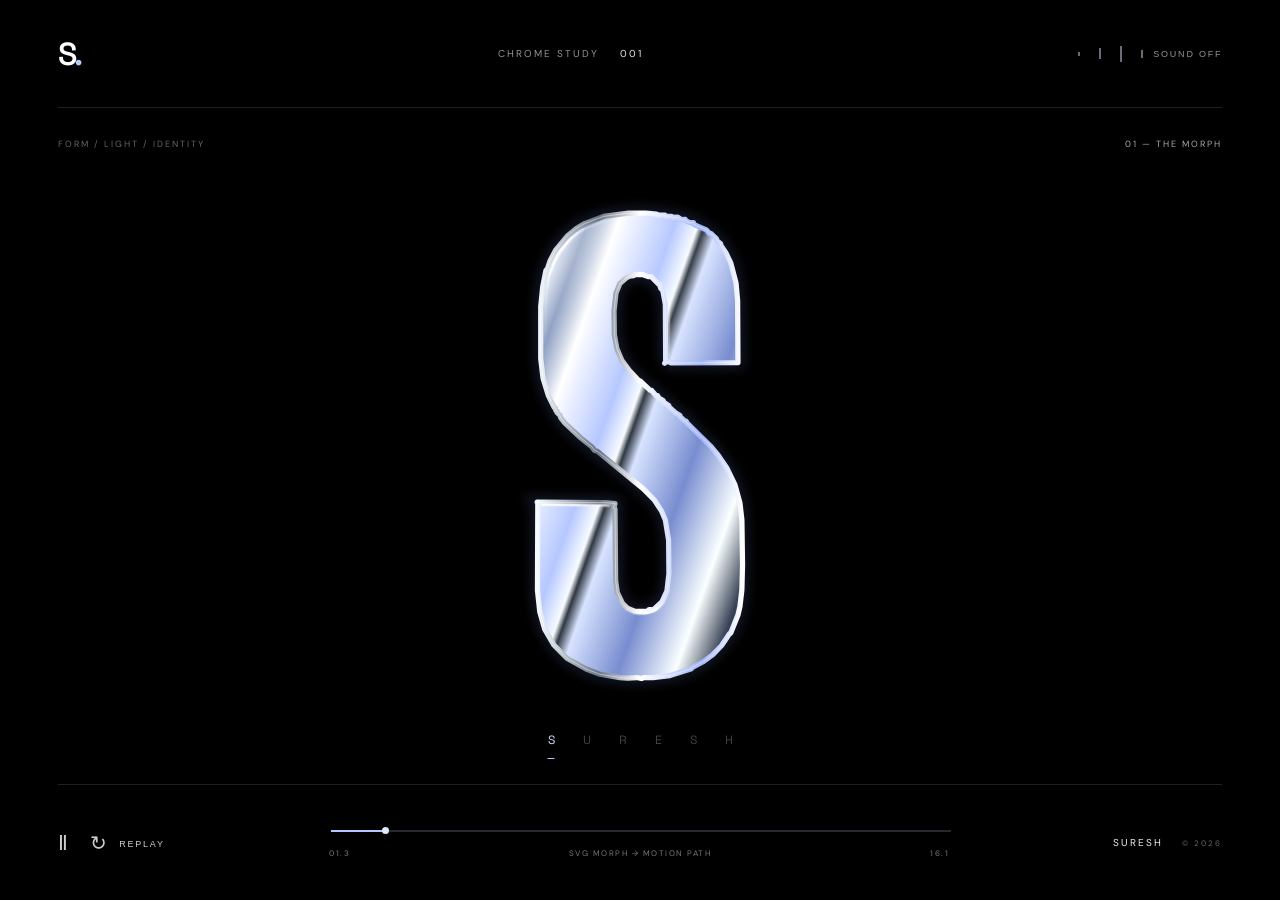
==== index.html @ b1da0384 "Add files via upload" ====
<!doctype html>
<html lang="en"><head><meta charset="UTF-8"><meta name="viewport" content="width=device-width,initial-scale=1"><meta name="theme-color" content="#000000"><meta name="description" content="SURESH. A chrome letter morph and light-driven name reveal."><title>SURESH — In motion</title><link rel="stylesheet" href="style.css"></head>
<body>
<header><a href="./" aria-label="Suresh home">S<span class="brand-dot">.</span></a><span>CHROME STUDY <i>001</i></span><button id="sound" class="sound-toggle" aria-label="Enable music and replay animation" aria-pressed="false" disabled><span class="sound-bars" aria-hidden="true"><i></i><i></i><i></i><i></i></span><span id="sound-label">SOUND OFF</span></button></header>
<main><div class="caption"><span>FORM / LIGHT / IDENTITY</span><span id="phase">01 — THE MORPH</span></div>
<svg id="stage" viewBox="0 0 1600 900" role="img" aria-label="Chrome SVG shapes morph through the letters S U R E S H, followed by the full SURESH artwork reveal">
<defs>
<linearGradient id="chrome" x1="0" y1="0" x2="1" y2=".8"><stop stop-color="#11141d"/><stop offset=".08" stop-color="#f5fbff"/><stop offset=".16" stop-color="#8297be"/><stop offset=".25" stop-color="#fff"/><stop offset=".42" stop-color="#b5c7ff"/><stop offset=".49" stop-color="#f7fbff"/><stop offset=".51" stop-color="#303842"/><stop offset=".55" stop-color="#d7e3ff"/><stop offset=".72" stop-color="#788dd0"/><stop offset=".89" stop-color="#faffff"/><stop offset="1" stop-color="#384255"/></linearGradient>
<linearGradient id="edge"><stop stop-color="#f4faff"/><stop offset=".3" stop-color="#6a7484"/><stop offset=".5" stop-color="#fff"/><stop offset=".8" stop-color="#a2b6f8"/><stop offset="1" stop-color="#fff"/></linearGradient>
<filter id="glow" x="-100%" y="-100%" width="300%" height="300%"><feGaussianBlur stdDeviation="7"/></filter>
<filter id="bevel" x="-15%" y="-15%" width="130%" height="130%"><feGaussianBlur in="SourceAlpha" stdDeviation="4" result="blur"/><feSpecularLighting in="blur" surfaceScale="12" specularConstant="1.3" specularExponent="32" lighting-color="#ffffff" result="light"><fePointLight x="200" y="80" z="180"/></feSpecularLighting><feComposite in="light" in2="SourceAlpha" operator="in" result="shine"/><feMerge><feMergeNode in="SourceGraphic"/><feMergeNode in="shine"/></feMerge></filter>
<path id="flight" d="M100 260 C450 70 1150 460 1500 260 S1130 630 800 450 S100 370 100 540 S700 780 1500 630"/>
<mask id="reveal"><path id="brush" d="M100 260 C450 70 1150 460 1500 260 S1130 630 800 450 S100 370 100 540 S700 780 1500 630" fill="none" stroke="white" stroke-width="460" stroke-linecap="round"/></mask>
</defs>
<g id="letter" transform="translate(400 50)"><path id="shadow" fill="none" stroke="#637dc7" stroke-width="18" opacity=".18" filter="url(#glow)"/><path id="shape" fill="url(#chrome)" stroke="url(#edge)" stroke-width="7" stroke-linejoin="round" filter="url(#bevel)"/><path id="outline" fill="none" stroke="white" stroke-width="1" opacity=".6"/></g>
<g id="final"><image href="assets/suresh.png" x="100" y="125" width="1400" height="650" preserveAspectRatio="xMidYMid meet" mask="url(#reveal)"/></g>
<g id="comet"><circle r="32" fill="#a3bbff" filter="url(#glow)" opacity=".8"/><circle r="5" fill="white"/><path d="M-45 0H45M0-45V45" stroke="white" stroke-width="1.5"/><path d="M-19-19 19 19M-19 19 19-19" stroke="#c3d4ff"/></g>
<g id="stars" fill="white"></g>
</svg>
<div class="letter-line" aria-label="Letter sequence"><span>S</span><span>U</span><span>R</span><span>E</span><span>S</span><span>H</span></div>
<div class="final-title">SIX LETTERS. ONE SIGNATURE.</div>
</main>
<footer><div class="controls"><button id="play" aria-label="Pause animation">Ⅱ</button><button id="replay" aria-label="Replay animation">↻ <span>REPLAY</span></button></div><div class="scrub"><input id="seek" type="range" min="0" max="1000" value="0" aria-label="Animation progress"><div><span id="time">00.0</span><span>SVG MORPH → MOTION PATH</span><span id="duration">00.0</span></div></div><span class="edition">SURESH <span>© 2026</span></span></footer>
<div id="error" hidden>Animation could not load. Please refresh to retry.</div>
<script src="assets/gsap.min.js"></script><script src="assets/MorphSVGPlugin.min.js"></script><script src="assets/MotionPathPlugin.min.js"></script><script src="sound.js"></script><script src="app.js"></script>
</body></html>
---- style.css ----
@import url('https://fonts.googleapis.com/css2?family=DM+Sans:wght@400;500;600&family=Space+Grotesk:wght@400;500;600&display=swap');
*{box-sizing:border-box}body{margin:0;background:#000;color:#eee;font-family:'DM Sans',sans-serif;overflow:hidden}header{height:108px;margin:0 4.5%;display:flex;align-items:center;justify-content:space-between;border-bottom:1px solid #202024;font-size:10px;letter-spacing:2px;color:#929299}header a{font:600 32px 'Space Grotesk',sans-serif;color:white;text-decoration:none;letter-spacing:-3px}.brand-dot{color:#b8c9ff}header i{font-style:normal;margin-left:16px;color:#e9e9ef}.status{display:flex;align-items:center;gap:10px}.status b{width:5px;height:5px;border-radius:50%;background:#b9caff;box-shadow:0 0 12px #9db5ff}main{height:calc(100dvh - 224px);position:relative;min-height:220px}.caption{position:absolute;top:30px;left:4.5%;right:4.5%;display:flex;justify-content:space-between;font-size:9px;letter-spacing:2px;color:#63636b}#phase{color:#a8a8b1}#stage{width:100%;height:100%;display:block;overflow:visible}.letter-line{position:absolute;bottom:25px;left:50%;transform:translateX(-50%);display:flex;gap:28px;font:400 12px 'Space Grotesk',sans-serif;color:#41414b}.letter-line span{padding-bottom:10px;border-bottom:1px solid transparent}.letter-line span.active{color:#d4dfff;border-color:#afc5ff}.final-title{position:absolute;bottom:28px;left:0;right:0;text-align:center;font-size:10px;letter-spacing:5px;opacity:0;color:#b6bbcb}footer{height:116px;margin:0 4.5%;border-top:1px solid #202024;display:flex;align-items:center;gap:48px}.controls{display:flex;gap:22px;align-items:center}button{color:#ccc;background:none;border:0;cursor:pointer;font-size:20px;padding:10px 0}button:hover{color:#b5c9ff}button span{font-size:9px;letter-spacing:1.8px;vertical-align:middle;margin-left:7px}.scrub{flex:1;max-width:620px;margin:auto}input{width:100%;height:2px;display:block;appearance:none;background:linear-gradient(to right,#b4c7ff var(--progress,0%),#282831 var(--progress,0%));cursor:pointer}input::-webkit-slider-thumb{appearance:none;width:7px;height:7px;border-radius:50%;background:#e0e8ff}.scrub>div{display:flex;justify-content:space-between;margin-top:16px;font-size:8px;letter-spacing:1.5px;color:#777781;font-variant-numeric:tabular-nums}.edition{font-size:10px;letter-spacing:2px}.edition span{color:#62626d;font-size:8px;margin-left:14px}#error{position:fixed;top:45%;width:100%;text-align:center;font-size:14px}button:focus-visible,input:focus-visible,a:focus-visible{outline:1px solid #b4c7ff;outline-offset:7px}@media(max-width:600px){header{height:80px}.status{font-size:8px}header>span:nth-child(2){display:none}main{height:calc(100dvh - 200px)}#stage{transform:scale(1.25)}.caption{font-size:7px;letter-spacing:1px;top:24px}.letter-line{gap:22px;bottom:48px}footer{height:120px;gap:20px;flex-wrap:wrap;align-content:center}.edition{display:none}.controls{gap:15px}.scrub>div{font-size:6px;letter-spacing:.6px}.final-title{font-size:8px;letter-spacing:3px;bottom:50px}}@media(prefers-reduced-motion:reduce){*{scroll-behavior:auto}}
@media(max-width:600px){#stage{transform:none}}
.sound-toggle{display:flex;align-items:center;gap:10px;font-size:9px;letter-spacing:2px;color:#929299}.sound-toggle>span{margin:0;font-size:9px}.sound-bars{display:flex;gap:3px;align-items:center;height:18px}.sound-bars i{width:2px;height:4px;background:#6a6d77;transition:height .3s,background .3s}.sound-bars i:nth-child(2){height:11px}.sound-bars i:nth-child(3){height:16px}.sound-bars i:nth-child(4){height:8px}.sound-toggle[aria-pressed=true]{color:#cedbff}.sound-toggle[aria-pressed=true] i{background:#b8caff}.sound-toggle:disabled{opacity:.35;cursor:wait}@media(max-width:600px){.sound-toggle,.sound-toggle>span{font-size:8px;letter-spacing:1px}}
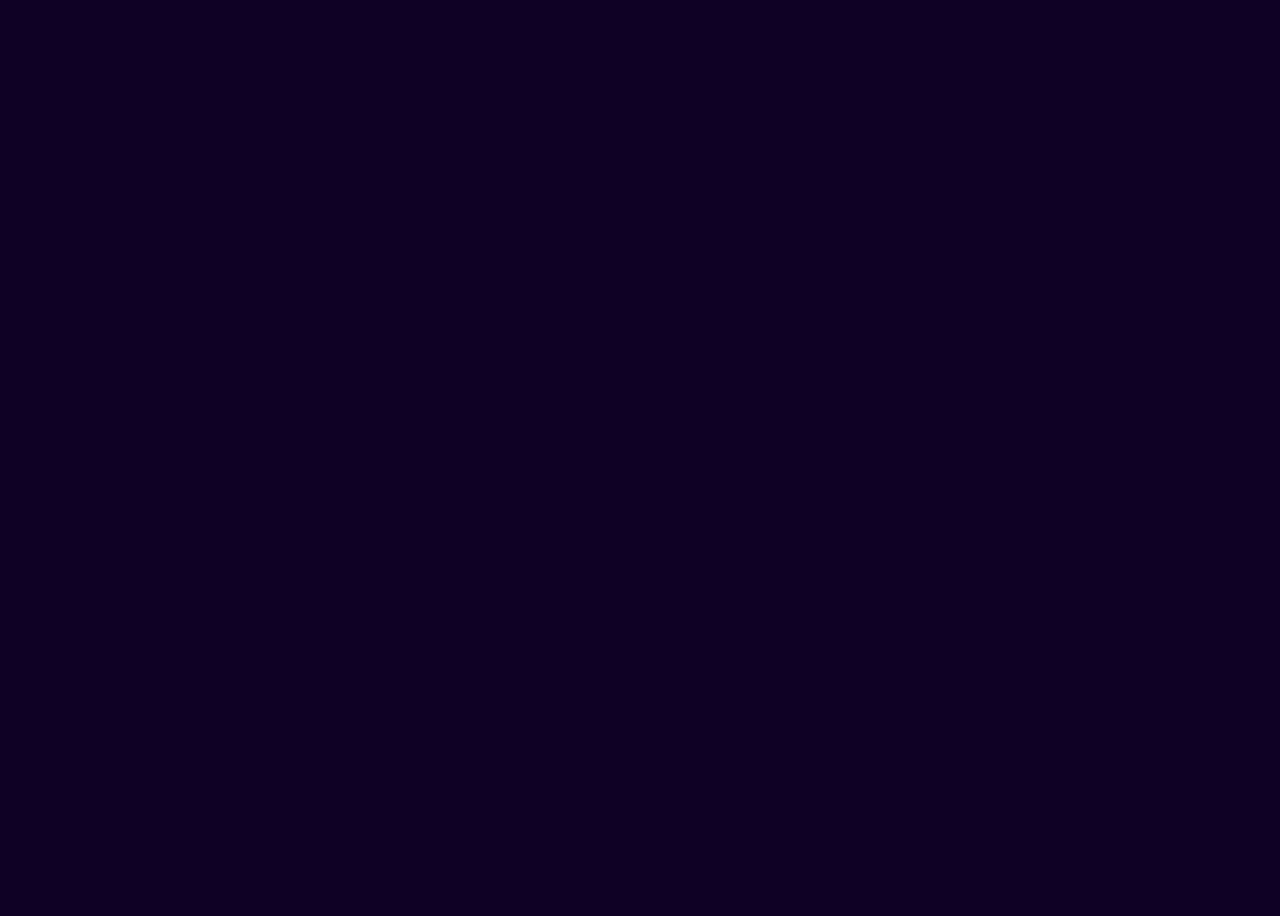
==== commit b5ac632a: "Add files via upload" ====
--- a/index.html
+++ b/index.html
@@ -1,26 +1,111 @@
-<!doctype html>
-<html lang="en"><head><meta charset="UTF-8"><meta name="viewport" content="width=device-width,initial-scale=1"><meta name="theme-color" content="#000000"><meta name="description" content="SURESH. A chrome letter morph and light-driven name reveal."><title>SURESH — In motion</title><link rel="stylesheet" href="style.css"></head>
-<body>
-<header><a href="./" aria-label="Suresh home">S<span class="brand-dot">.</span></a><span>CHROME STUDY <i>001</i></span><button id="sound" class="sound-toggle" aria-label="Enable music and replay animation" aria-pressed="false" disabled><span class="sound-bars" aria-hidden="true"><i></i><i></i><i></i><i></i></span><span id="sound-label">SOUND OFF</span></button></header>
-<main><div class="caption"><span>FORM / LIGHT / IDENTITY</span><span id="phase">01 — THE MORPH</span></div>
-<svg id="stage" viewBox="0 0 1600 900" role="img" aria-label="Chrome SVG shapes morph through the letters S U R E S H, followed by the full SURESH artwork reveal">
-<defs>
-<linearGradient id="chrome" x1="0" y1="0" x2="1" y2=".8"><stop stop-color="#11141d"/><stop offset=".08" stop-color="#f5fbff"/><stop offset=".16" stop-color="#8297be"/><stop offset=".25" stop-color="#fff"/><stop offset=".42" stop-color="#b5c7ff"/><stop offset=".49" stop-color="#f7fbff"/><stop offset=".51" stop-color="#303842"/><stop offset=".55" stop-color="#d7e3ff"/><stop offset=".72" stop-color="#788dd0"/><stop offset=".89" stop-color="#faffff"/><stop offset="1" stop-color="#384255"/></linearGradient>
-<linearGradient id="edge"><stop stop-color="#f4faff"/><stop offset=".3" stop-color="#6a7484"/><stop offset=".5" stop-color="#fff"/><stop offset=".8" stop-color="#a2b6f8"/><stop offset="1" stop-color="#fff"/></linearGradient>
-<filter id="glow" x="-100%" y="-100%" width="300%" height="300%"><feGaussianBlur stdDeviation="7"/></filter>
-<filter id="bevel" x="-15%" y="-15%" width="130%" height="130%"><feGaussianBlur in="SourceAlpha" stdDeviation="4" result="blur"/><feSpecularLighting in="blur" surfaceScale="12" specularConstant="1.3" specularExponent="32" lighting-color="#ffffff" result="light"><fePointLight x="200" y="80" z="180"/></feSpecularLighting><feComposite in="light" in2="SourceAlpha" operator="in" result="shine"/><feMerge><feMergeNode in="SourceGraphic"/><feMergeNode in="shine"/></feMerge></filter>
-<path id="flight" d="M100 260 C450 70 1150 460 1500 260 S1130 630 800 450 S100 370 100 540 S700 780 1500 630"/>
-<mask id="reveal"><path id="brush" d="M100 260 C450 70 1150 460 1500 260 S1130 630 800 450 S100 370 100 540 S700 780 1500 630" fill="none" stroke="white" stroke-width="460" stroke-linecap="round"/></mask>
-</defs>
-<g id="letter" transform="translate(400 50)"><path id="shadow" fill="none" stroke="#637dc7" stroke-width="18" opacity=".18" filter="url(#glow)"/><path id="shape" fill="url(#chrome)" stroke="url(#edge)" stroke-width="7" stroke-linejoin="round" filter="url(#bevel)"/><path id="outline" fill="none" stroke="white" stroke-width="1" opacity=".6"/></g>
-<g id="final"><image href="assets/suresh.png" x="100" y="125" width="1400" height="650" preserveAspectRatio="xMidYMid meet" mask="url(#reveal)"/></g>
-<g id="comet"><circle r="32" fill="#a3bbff" filter="url(#glow)" opacity=".8"/><circle r="5" fill="white"/><path d="M-45 0H45M0-45V45" stroke="white" stroke-width="1.5"/><path d="M-19-19 19 19M-19 19 19-19" stroke="#c3d4ff"/></g>
-<g id="stars" fill="white"></g>
-</svg>
-<div class="letter-line" aria-label="Letter sequence"><span>S</span><span>U</span><span>R</span><span>E</span><span>S</span><span>H</span></div>
-<div class="final-title">SIX LETTERS. ONE SIGNATURE.</div>
-</main>
-<footer><div class="controls"><button id="play" aria-label="Pause animation">Ⅱ</button><button id="replay" aria-label="Replay animation">↻ <span>REPLAY</span></button></div><div class="scrub"><input id="seek" type="range" min="0" max="1000" value="0" aria-label="Animation progress"><div><span id="time">00.0</span><span>SVG MORPH → MOTION PATH</span><span id="duration">00.0</span></div></div><span class="edition">SURESH <span>© 2026</span></span></footer>
-<div id="error" hidden>Animation could not load. Please refresh to retry.</div>
-<script src="assets/gsap.min.js"></script><script src="assets/MorphSVGPlugin.min.js"></script><script src="assets/MotionPathPlugin.min.js"></script><script src="sound.js"></script><script src="app.js"></script>
-</body></html>
+<!DOCTYPE html>
+<html lang="en">
+
+  <head>
+    <meta charset="UTF-8">
+    <title>SURESH</title>
+    <link rel="stylesheet" href="https://public.codepenassets.com/css/reset-2.0.min.css">
+<link rel="stylesheet" href="./style.css">
+
+  </head>
+    
+  <body>
+  <div id="starfield"></div>
+<div id="app">
+    <div class='gui'>
+        <div class="ui-border-v2 t">
+            <svg viewBox="0 0 620 30">
+                <path d="M628.587,25.19l-7.963-13.811h-0.008L617.525,6.03A12.244,12.244,0,0,0,607.74.994H409.994V0h198.43c4.149,0,8.2,2.1,9.748,4.781l2.949,5.089h0.028l8.086,14.062A12.237,12.237,0,0,0,639.03,29h80.976v0.006h77.735a12.243,12.243,0,0,0,9.784-5.037l3.091-5.348h0.008l7.963-13.811C820.142,2.113,824.192,0,828.345,0H1029.99V1H829.029a12.237,12.237,0,0,0-9.794,5.068L811.15,20.131h-0.029l-2.948,5.089C806.618,27.9,802.573,30,798.424,30H638.345C634.192,30,630.142,27.887,628.587,25.19Z" transform="translate(-410)"></path>
+            </svg>
+            <div class="batt"></div>
+        </div>
+        <div class='ui-c-border' v-for='n in ["t", "b"]' :class='n' :key='n + Math.random() + "border"'>
+            <svg viewBox="0 0 620 30">
+                <path d="M628.587,25.19l-7.963-13.811h-0.008L617.525,6.03A12.244,12.244,0,0,0,607.74.994H409.994V0h198.43c4.149,0,8.2,2.1,9.748,4.781l2.949,5.089h0.028l8.086,14.062A12.237,12.237,0,0,0,639.03,29h80.976v0.006h77.735a12.243,12.243,0,0,0,9.784-5.037l3.091-5.348h0.008l7.963-13.811C820.142,2.113,824.192,0,828.345,0H1029.99V1H829.029a12.237,12.237,0,0,0-9.794,5.068L811.15,20.131h-0.029l-2.948,5.089C806.618,27.9,802.573,30,798.424,30H638.345C634.192,30,630.142,27.887,628.587,25.19Z" transform="translate(-410)"></path>
+            </svg>
+            <span class='batt'></span>
+        </div>
+        <div class='ui-border' v-for='n in ["l","r"]' :class='n' :key='"UIBorder" + n'>
+            <i class='cap t'></i>
+            <i class='batt'></i>
+            <i class='cap b'></i>
+        </div>
+        <div class='ui-cross'>
+            <div class='border-x f'></div>
+            <div class='border-x l'></div>
+            <div class='border-horz'></div>
+            <div class='border-vert'>
+                <div class='dot' v-for='n in ["t", "b"]' :class='n' :key='n + Math.random() + "dot"'>
+                    <div class='x-hair'>
+                        <div class='line' v-for='n in 4' :key='n * Math.random() + "line"'></div>
+                    </div>
+                </div>
+            </div>
+        </div>
+        <div class='ui-circles' v-for='n in ["l","r"]' :class='n' :key='"UICircles" + n'>
+            <div class='circle' v-for='n in 6' :key='n * Math.random() + "circle"'></div>
+        </div>
+        <div class="ui-text r">
+            <h5>SciFi Mission</h5>
+            <div class="t-o">
+                <svg viewBox="0 0 101 67">
+                    <path d="M767,453h-1v-1h4v1h-3Zm1-22h1v1h-1v-1Zm-7,0h5v1h-5v-1Zm-9,0h4v1h-4v-1Zm-7,0h5v1h-5v-1Zm-4,0h2v1h-2v-1Zm-3,0h2v1h-2v-1Zm-2,0h1v1h-1v-1Zm17,3H735v-1h18v1Zm-20-3h2v1h-2v-1Zm-15,0h14v1H718v-1Zm16,3H715v-1h19v1Zm-37-3h18v1H697v-1Zm17,3H694v-1h20v1Zm-29-1h7v1h-7v-1Zm-4-2h10v1H681v-1Zm-12,0h9v1h-9v-1Zm15,3H669v-1h15v1Zm0,2H669v-1h15v1Zm-4,2H669v-1h11v1Zm-9,2h-2v-1h2v1Zm5-1v1h-4v-1h4Zm2,3h-9v-1h9v1Zm-7,2h-2v-1h2v1Zm0,2h-2v-1h2v1Zm4,2h-6v-1h6v1Zm-2,2h-4v-1h4v1Zm3,2h-7v-1h7v1Zm23,2H669v-1h30v1Zm-28,2h-2v-1h2v1Zm3-1v1h-2v-1h2Zm4,0v1h-3v-1h3Zm5,0v1h-4v-1h4Zm10,0v1h-8v-1h8Zm4,0v1h-3v-1h3Zm20,3H669v-1h48v1Zm-32,2H669v-1h16v1Zm-13,2h-3v-1h3v1Zm5-1v1h-4v-1h4Zm5,0v1h-2v-1h2Zm4,1v-1h4v1h-4Zm0-3h9v1h-9v-1Zm12,0v1h-1v-1h1Zm3,0v1h-1v-1h1Zm4,0v1h-2v-1h2Zm4,0v1h-3v-1h3Zm0,5H669v-1h40v1Zm-34,2h-6v-1h6v1Zm-5,32h-1v-1h1v1Zm45-18H671v-1h44v1Zm-38,18h-5v-1h5v1Zm9,0h-4v-1h4v1Zm7,0h-5v-1h5v1Zm4,0h-2v-1h2v1Zm3,0h-2v-1h2v1Zm2,0h-1v-1h1v1Zm-10-13v1h-2v-1h2Zm-7,10h18v1H685v-1Zm20,3h-2v-1h2v1Zm15,0H706v-1h14v1Zm-16-3h19v1H704v-1Zm37,3H723v-1h18v1Zm-17-3h20v1H724v-1Zm29,1h-7v-1h7v1Zm4,2H747v-1h10v1Zm12-2H754v-1h15v1Zm0-2H754v-1h15v1Zm0-2H758v-1h11v1Zm0-2h-2v-1h2v1Zm-7,0v-1h4v1h-4Zm7-2h-9v-1h9v1Zm0-2h-2v-1h2v1Zm0-2h-2v-1h2v1Zm0-2h-6v-1h6v1Zm0-2h-4v-1h4v1Zm0-2h-7v-1h7v1Zm0-2H739v-1h30v1Zm0-2h-2v-1h2v1Zm-5,0v-1h2v1h-2Zm-4,0v-1h3v1h-3Zm-5,0v-1h4v1h-4Zm-10,0v-1h8v1h-8Zm-4,0v-1h3v1h-3Zm28-2H721v-1h48v1Zm0-2H753v-1h16v1Zm0-2h-3v-1h3v1Zm-8,0v-1h4v1h-4Zm-5,0v-1h2v1h-2Zm-4-1v1h-4v-1h4Zm0,3h-9v-1h9v1Zm-12,0v-1h1v1h-1Zm-3,0v-1h1v1h-1Zm-4,0v-1h2v1h-2Zm-4,0v-1h3v1h-3Zm40-4H729v-1h40v1Zm0-2h-6v-1h6v1Zm-25-20H731v-1h13v1Zm-12,2h-2v-1h2v1Zm-1-10h-2v-1h2v1Zm-2,2h-2v-1h2v1Zm0,2H716v-1h13v1Zm-6-2v-1h2v1h-2Zm-3,0v-1h2v1h-2Zm-3,0v-1h2v1h-2Zm10-2H715v-1h12v1Zm-11,2H701v-1h15v1Zm-4-2H696v-1h16v1Zm-23,11h3v1h-3v-1Zm1-6h3v1h-3v-1Zm3,3h-3v-1h3v1Zm5,11h4v1h-4v-1Zm3-11h-6v-1h6v1Zm-3-2h-4v-1h4v1Zm3-2h-3v-1h3v1Zm0,1h4v1h-4v-1Zm2-2h7v1h-7v-1Zm7,3h-3v-1h3v1Zm-7,1h10v1H703v-1Zm0,2h8v1h-8v-1Zm0,10h7v1h-7v-1Zm3-8h13v1H706v-1Zm5,8h6v1h-6v-1Zm15-9v-1h2v1h-2Zm-5,0v-1h2v1h-2Zm-2,0v-1h1v1h-1Zm-4,0v-1h2v1h-2Zm14-2H715v-1h14v1Zm-15,2h-2v-1h2v1Zm-1-7h2v1h-2v-1Zm8,3h-7v-1h7v1Zm-4,10h15v1H717v-1Zm6,4h-5v-1h5v1Zm-2,1v1h-3v-1h3Zm2,0h6v1h-6v-1Zm10,3H715v-1h18v1Zm-17,4h-2v-1h2v1Zm6,1h2v1h-2v-1Zm33-5h-3v-1h3v1Zm-20,0v-1h15v1H735Zm-4-3h23v1H731v-1Zm27,2v1h-2v-1h2Zm-41,4h45v1H717v-1Zm10,2h1v1h-1v-1Zm-2,4h2v1h-2v-1Zm-5,2v1h-3v-1h3Zm-5,2h5v1h-5v-1Zm2,11h-2v-1h2v1Zm-8,7h2v1h-2v-1Zm0-2h13v1H709v-1Zm6,2v1h-2v-1h2Zm3,0v1h-2v-1h2Zm3,0v1h-2v-1h2Zm-10,2h12v1H711v-1Zm11-2h15v1H722v-1Zm4,2h16v1H726v-1Zm15-4h12v1H741v-1Zm7,4h4v1h-4v-1Zm2-2h7v1h-7v-1Zm10-1h-3v-1h3v1Zm-6-2v-1h5v1h-5Zm-1,0h-4v-1h4v1Zm-3-3h10v1H750v-1Zm12-3h-2v-1h2v1Zm-9-1h2v1h-2v-1Zm3,0h2v1h-2v-1Zm-7,3v-1h8v1h-8Zm-31-1h1v1h-1v-1Zm8,1h-2v-1h2v1Zm-9,3h7v1h-7v-1Zm6,2h2v1h-2v-1Zm4-5v-1h8v1h-8Zm-2,1h10v1H725v-1Zm3,2h3v1h-3v-1Zm0,2h7v1h-7v-1Zm5-2h4v1h-4v-1Zm4-2h6v1h-6v-1Zm0,4h3v1h-3v-1Zm3-2h4v1h-4v-1Zm0-6h4v1h-4v-1Zm0,3h-4v-1h12v1h-8Zm5,1h3v1h-3v-1Zm1-4h3v1h-3v-1Zm-1,6h3v1h-3v-1Zm-24-3v-1h2v1h-2Zm-2-3h13v1H719v-1Zm8-8v1h-6v-1h6Zm8,0v1h-7v-1h7Zm5,1h-4v-1h4v1Zm22,6H719v-1h43v1Zm4,6h-5v-1h5v1Zm-8-3h6v1h-6v-1Zm-15,11v-1h4v1h-4Zm-2-3h7v1h-7v-1Zm-32,3h-2v-1h2v1Zm-2-8H694v-1h13v1Zm1-2h-2v-1h2v1Zm4-1v1h-2v-1h2Zm11,3H709v-1h14v1Zm-8-14h-6v-1h6v1Zm-10-3h18v1H705v-1Zm-2,1H688v-1h15v1Zm-23,0v-1h5v1h-5Zm41-4H676v-1h45v1Zm-10-2h-1v-1h1v1Zm2-4h-2v-1h2v1Zm-15-12h-4v-1h4v1Zm-8-2v-1h12v1H690Zm7-6H685v-1h12v1Zm-7-4h-4v-1h4v1Zm-2,2h-7v-1h7v1Zm-10,1h3v1h-3v-1Zm6,2v1h-5v-1h5Zm1,0h4v1h-4v-1Zm-5,6h2v1h-2v-1Zm5,1h-2v-1h2v1Zm-4-3h8v1h-8v-1Zm7-1H678v-1h10v1Zm-12,4v-1h2v1h-2Zm-4-5h5v1h-5v-1Zm8,3h-6v-1h6v1Zm15-11v1h-4v-1h4Zm2,3h-7v-1h7v1Zm51,5v1h-2v-1h2Zm16,10H736v-1h28v1Zm5,45h-9v-1h9v1Z" transform="translate(-669 -431)"></path>
+                </svg>
+                <svg viewBox="0 0 101 67">
+                    <path d="M767,453h-1v-1h4v1h-3Zm1-22h1v1h-1v-1Zm-7,0h5v1h-5v-1Zm-9,0h4v1h-4v-1Zm-7,0h5v1h-5v-1Zm-4,0h2v1h-2v-1Zm-3,0h2v1h-2v-1Zm-2,0h1v1h-1v-1Zm17,3H735v-1h18v1Zm-20-3h2v1h-2v-1Zm-15,0h14v1H718v-1Zm16,3H715v-1h19v1Zm-37-3h18v1H697v-1Zm17,3H694v-1h20v1Zm-29-1h7v1h-7v-1Zm-4-2h10v1H681v-1Zm-12,0h9v1h-9v-1Zm15,3H669v-1h15v1Zm0,2H669v-1h15v1Zm-4,2H669v-1h11v1Zm-9,2h-2v-1h2v1Zm5-1v1h-4v-1h4Zm2,3h-9v-1h9v1Zm-7,2h-2v-1h2v1Zm0,2h-2v-1h2v1Zm4,2h-6v-1h6v1Zm-2,2h-4v-1h4v1Zm3,2h-7v-1h7v1Zm23,2H669v-1h30v1Zm-28,2h-2v-1h2v1Zm3-1v1h-2v-1h2Zm4,0v1h-3v-1h3Zm5,0v1h-4v-1h4Zm10,0v1h-8v-1h8Zm4,0v1h-3v-1h3Zm20,3H669v-1h48v1Zm-32,2H669v-1h16v1Zm-13,2h-3v-1h3v1Zm5-1v1h-4v-1h4Zm5,0v1h-2v-1h2Zm4,1v-1h4v1h-4Zm0-3h9v1h-9v-1Zm12,0v1h-1v-1h1Zm3,0v1h-1v-1h1Zm4,0v1h-2v-1h2Zm4,0v1h-3v-1h3Zm0,5H669v-1h40v1Zm-34,2h-6v-1h6v1Zm-5,32h-1v-1h1v1Zm45-18H671v-1h44v1Zm-38,18h-5v-1h5v1Zm9,0h-4v-1h4v1Zm7,0h-5v-1h5v1Zm4,0h-2v-1h2v1Zm3,0h-2v-1h2v1Zm2,0h-1v-1h1v1Zm-10-13v1h-2v-1h2Zm-7,10h18v1H685v-1Zm20,3h-2v-1h2v1Zm15,0H706v-1h14v1Zm-16-3h19v1H704v-1Zm37,3H723v-1h18v1Zm-17-3h20v1H724v-1Zm29,1h-7v-1h7v1Zm4,2H747v-1h10v1Zm12-2H754v-1h15v1Zm0-2H754v-1h15v1Zm0-2H758v-1h11v1Zm0-2h-2v-1h2v1Zm-7,0v-1h4v1h-4Zm7-2h-9v-1h9v1Zm0-2h-2v-1h2v1Zm0-2h-2v-1h2v1Zm0-2h-6v-1h6v1Zm0-2h-4v-1h4v1Zm0-2h-7v-1h7v1Zm0-2H739v-1h30v1Zm0-2h-2v-1h2v1Zm-5,0v-1h2v1h-2Zm-4,0v-1h3v1h-3Zm-5,0v-1h4v1h-4Zm-10,0v-1h8v1h-8Zm-4,0v-1h3v1h-3Zm28-2H721v-1h48v1Zm0-2H753v-1h16v1Zm0-2h-3v-1h3v1Zm-8,0v-1h4v1h-4Zm-5,0v-1h2v1h-2Zm-4-1v1h-4v-1h4Zm0,3h-9v-1h9v1Zm-12,0v-1h1v1h-1Zm-3,0v-1h1v1h-1Zm-4,0v-1h2v1h-2Zm-4,0v-1h3v1h-3Zm40-4H729v-1h40v1Zm0-2h-6v-1h6v1Zm-25-20H731v-1h13v1Zm-12,2h-2v-1h2v1Zm-1-10h-2v-1h2v1Zm-2,2h-2v-1h2v1Zm0,2H716v-1h13v1Zm-6-2v-1h2v1h-2Zm-3,0v-1h2v1h-2Zm-3,0v-1h2v1h-2Zm10-2H715v-1h12v1Zm-11,2H701v-1h15v1Zm-4-2H696v-1h16v1Zm-23,11h3v1h-3v-1Zm1-6h3v1h-3v-1Zm3,3h-3v-1h3v1Zm5,11h4v1h-4v-1Zm3-11h-6v-1h6v1Zm-3-2h-4v-1h4v1Zm3-2h-3v-1h3v1Zm0,1h4v1h-4v-1Zm2-2h7v1h-7v-1Zm7,3h-3v-1h3v1Zm-7,1h10v1H703v-1Zm0,2h8v1h-8v-1Zm0,10h7v1h-7v-1Zm3-8h13v1H706v-1Zm5,8h6v1h-6v-1Zm15-9v-1h2v1h-2Zm-5,0v-1h2v1h-2Zm-2,0v-1h1v1h-1Zm-4,0v-1h2v1h-2Zm14-2H715v-1h14v1Zm-15,2h-2v-1h2v1Zm-1-7h2v1h-2v-1Zm8,3h-7v-1h7v1Zm-4,10h15v1H717v-1Zm6,4h-5v-1h5v1Zm-2,1v1h-3v-1h3Zm2,0h6v1h-6v-1Zm10,3H715v-1h18v1Zm-17,4h-2v-1h2v1Zm6,1h2v1h-2v-1Zm33-5h-3v-1h3v1Zm-20,0v-1h15v1H735Zm-4-3h23v1H731v-1Zm27,2v1h-2v-1h2Zm-41,4h45v1H717v-1Zm10,2h1v1h-1v-1Zm-2,4h2v1h-2v-1Zm-5,2v1h-3v-1h3Zm-5,2h5v1h-5v-1Zm2,11h-2v-1h2v1Zm-8,7h2v1h-2v-1Zm0-2h13v1H709v-1Zm6,2v1h-2v-1h2Zm3,0v1h-2v-1h2Zm3,0v1h-2v-1h2Zm-10,2h12v1H711v-1Zm11-2h15v1H722v-1Zm4,2h16v1H726v-1Zm15-4h12v1H741v-1Zm7,4h4v1h-4v-1Zm2-2h7v1h-7v-1Zm10-1h-3v-1h3v1Zm-6-2v-1h5v1h-5Zm-1,0h-4v-1h4v1Zm-3-3h10v1H750v-1Zm12-3h-2v-1h2v1Zm-9-1h2v1h-2v-1Zm3,0h2v1h-2v-1Zm-7,3v-1h8v1h-8Zm-31-1h1v1h-1v-1Zm8,1h-2v-1h2v1Zm-9,3h7v1h-7v-1Zm6,2h2v1h-2v-1Zm4-5v-1h8v1h-8Zm-2,1h10v1H725v-1Zm3,2h3v1h-3v-1Zm0,2h7v1h-7v-1Zm5-2h4v1h-4v-1Zm4-2h6v1h-6v-1Zm0,4h3v1h-3v-1Zm3-2h4v1h-4v-1Zm0-6h4v1h-4v-1Zm0,3h-4v-1h12v1h-8Zm5,1h3v1h-3v-1Zm1-4h3v1h-3v-1Zm-1,6h3v1h-3v-1Zm-24-3v-1h2v1h-2Zm-2-3h13v1H719v-1Zm8-8v1h-6v-1h6Zm8,0v1h-7v-1h7Zm5,1h-4v-1h4v1Zm22,6H719v-1h43v1Zm4,6h-5v-1h5v1Zm-8-3h6v1h-6v-1Zm-15,11v-1h4v1h-4Zm-2-3h7v1h-7v-1Zm-32,3h-2v-1h2v1Zm-2-8H694v-1h13v1Zm1-2h-2v-1h2v1Zm4-1v1h-2v-1h2Zm11,3H709v-1h14v1Zm-8-14h-6v-1h6v1Zm-10-3h18v1H705v-1Zm-2,1H688v-1h15v1Zm-23,0v-1h5v1h-5Zm41-4H676v-1h45v1Zm-10-2h-1v-1h1v1Zm2-4h-2v-1h2v1Zm-15-12h-4v-1h4v1Zm-8-2v-1h12v1H690Zm7-6H685v-1h12v1Zm-7-4h-4v-1h4v1Zm-2,2h-7v-1h7v1Zm-10,1h3v1h-3v-1Zm6,2v1h-5v-1h5Zm1,0h4v1h-4v-1Zm-5,6h2v1h-2v-1Zm5,1h-2v-1h2v1Zm-4-3h8v1h-8v-1Zm7-1H678v-1h10v1Zm-12,4v-1h2v1h-2Zm-4-5h5v1h-5v-1Zm8,3h-6v-1h6v1Zm15-11v1h-4v-1h4Zm2,3h-7v-1h7v1Zm51,5v1h-2v-1h2Zm16,10H736v-1h28v1Zm5,45h-9v-1h9v1Z" transform="translate(-669 -431)"></path>
+                </svg>
+            </div>
+        </div>
+        <div class="ui-text l">
+            <h5>Space Domination</h5>
+            <div class="t-o">
+                <svg viewBox="0 0 101 67">
+                    <path d="M767,453h-1v-1h4v1h-3Zm1-22h1v1h-1v-1Zm-7,0h5v1h-5v-1Zm-9,0h4v1h-4v-1Zm-7,0h5v1h-5v-1Zm-4,0h2v1h-2v-1Zm-3,0h2v1h-2v-1Zm-2,0h1v1h-1v-1Zm17,3H735v-1h18v1Zm-20-3h2v1h-2v-1Zm-15,0h14v1H718v-1Zm16,3H715v-1h19v1Zm-37-3h18v1H697v-1Zm17,3H694v-1h20v1Zm-29-1h7v1h-7v-1Zm-4-2h10v1H681v-1Zm-12,0h9v1h-9v-1Zm15,3H669v-1h15v1Zm0,2H669v-1h15v1Zm-4,2H669v-1h11v1Zm-9,2h-2v-1h2v1Zm5-1v1h-4v-1h4Zm2,3h-9v-1h9v1Zm-7,2h-2v-1h2v1Zm0,2h-2v-1h2v1Zm4,2h-6v-1h6v1Zm-2,2h-4v-1h4v1Zm3,2h-7v-1h7v1Zm23,2H669v-1h30v1Zm-28,2h-2v-1h2v1Zm3-1v1h-2v-1h2Zm4,0v1h-3v-1h3Zm5,0v1h-4v-1h4Zm10,0v1h-8v-1h8Zm4,0v1h-3v-1h3Zm20,3H669v-1h48v1Zm-32,2H669v-1h16v1Zm-13,2h-3v-1h3v1Zm5-1v1h-4v-1h4Zm5,0v1h-2v-1h2Zm4,1v-1h4v1h-4Zm0-3h9v1h-9v-1Zm12,0v1h-1v-1h1Zm3,0v1h-1v-1h1Zm4,0v1h-2v-1h2Zm4,0v1h-3v-1h3Zm0,5H669v-1h40v1Zm-34,2h-6v-1h6v1Zm-5,32h-1v-1h1v1Zm45-18H671v-1h44v1Zm-38,18h-5v-1h5v1Zm9,0h-4v-1h4v1Zm7,0h-5v-1h5v1Zm4,0h-2v-1h2v1Zm3,0h-2v-1h2v1Zm2,0h-1v-1h1v1Zm-10-13v1h-2v-1h2Zm-7,10h18v1H685v-1Zm20,3h-2v-1h2v1Zm15,0H706v-1h14v1Zm-16-3h19v1H704v-1Zm37,3H723v-1h18v1Zm-17-3h20v1H724v-1Zm29,1h-7v-1h7v1Zm4,2H747v-1h10v1Zm12-2H754v-1h15v1Zm0-2H754v-1h15v1Zm0-2H758v-1h11v1Zm0-2h-2v-1h2v1Zm-7,0v-1h4v1h-4Zm7-2h-9v-1h9v1Zm0-2h-2v-1h2v1Zm0-2h-2v-1h2v1Zm0-2h-6v-1h6v1Zm0-2h-4v-1h4v1Zm0-2h-7v-1h7v1Zm0-2H739v-1h30v1Zm0-2h-2v-1h2v1Zm-5,0v-1h2v1h-2Zm-4,0v-1h3v1h-3Zm-5,0v-1h4v1h-4Zm-10,0v-1h8v1h-8Zm-4,0v-1h3v1h-3Zm28-2H721v-1h48v1Zm0-2H753v-1h16v1Zm0-2h-3v-1h3v1Zm-8,0v-1h4v1h-4Zm-5,0v-1h2v1h-2Zm-4-1v1h-4v-1h4Zm0,3h-9v-1h9v1Zm-12,0v-1h1v1h-1Zm-3,0v-1h1v1h-1Zm-4,0v-1h2v1h-2Zm-4,0v-1h3v1h-3Zm40-4H729v-1h40v1Zm0-2h-6v-1h6v1Zm-25-20H731v-1h13v1Zm-12,2h-2v-1h2v1Zm-1-10h-2v-1h2v1Zm-2,2h-2v-1h2v1Zm0,2H716v-1h13v1Zm-6-2v-1h2v1h-2Zm-3,0v-1h2v1h-2Zm-3,0v-1h2v1h-2Zm10-2H715v-1h12v1Zm-11,2H701v-1h15v1Zm-4-2H696v-1h16v1Zm-23,11h3v1h-3v-1Zm1-6h3v1h-3v-1Zm3,3h-3v-1h3v1Zm5,11h4v1h-4v-1Zm3-11h-6v-1h6v1Zm-3-2h-4v-1h4v1Zm3-2h-3v-1h3v1Zm0,1h4v1h-4v-1Zm2-2h7v1h-7v-1Zm7,3h-3v-1h3v1Zm-7,1h10v1H703v-1Zm0,2h8v1h-8v-1Zm0,10h7v1h-7v-1Zm3-8h13v1H706v-1Zm5,8h6v1h-6v-1Zm15-9v-1h2v1h-2Zm-5,0v-1h2v1h-2Zm-2,0v-1h1v1h-1Zm-4,0v-1h2v1h-2Zm14-2H715v-1h14v1Zm-15,2h-2v-1h2v1Zm-1-7h2v1h-2v-1Zm8,3h-7v-1h7v1Zm-4,10h15v1H717v-1Zm6,4h-5v-1h5v1Zm-2,1v1h-3v-1h3Zm2,0h6v1h-6v-1Zm10,3H715v-1h18v1Zm-17,4h-2v-1h2v1Zm6,1h2v1h-2v-1Zm33-5h-3v-1h3v1Zm-20,0v-1h15v1H735Zm-4-3h23v1H731v-1Zm27,2v1h-2v-1h2Zm-41,4h45v1H717v-1Zm10,2h1v1h-1v-1Zm-2,4h2v1h-2v-1Zm-5,2v1h-3v-1h3Zm-5,2h5v1h-5v-1Zm2,11h-2v-1h2v1Zm-8,7h2v1h-2v-1Zm0-2h13v1H709v-1Zm6,2v1h-2v-1h2Zm3,0v1h-2v-1h2Zm3,0v1h-2v-1h2Zm-10,2h12v1H711v-1Zm11-2h15v1H722v-1Zm4,2h16v1H726v-1Zm15-4h12v1H741v-1Zm7,4h4v1h-4v-1Zm2-2h7v1h-7v-1Zm10-1h-3v-1h3v1Zm-6-2v-1h5v1h-5Zm-1,0h-4v-1h4v1Zm-3-3h10v1H750v-1Zm12-3h-2v-1h2v1Zm-9-1h2v1h-2v-1Zm3,0h2v1h-2v-1Zm-7,3v-1h8v1h-8Zm-31-1h1v1h-1v-1Zm8,1h-2v-1h2v1Zm-9,3h7v1h-7v-1Zm6,2h2v1h-2v-1Zm4-5v-1h8v1h-8Zm-2,1h10v1H725v-1Zm3,2h3v1h-3v-1Zm0,2h7v1h-7v-1Zm5-2h4v1h-4v-1Zm4-2h6v1h-6v-1Zm0,4h3v1h-3v-1Zm3-2h4v1h-4v-1Zm0-6h4v1h-4v-1Zm0,3h-4v-1h12v1h-8Zm5,1h3v1h-3v-1Zm1-4h3v1h-3v-1Zm-1,6h3v1h-3v-1Zm-24-3v-1h2v1h-2Zm-2-3h13v1H719v-1Zm8-8v1h-6v-1h6Zm8,0v1h-7v-1h7Zm5,1h-4v-1h4v1Zm22,6H719v-1h43v1Zm4,6h-5v-1h5v1Zm-8-3h6v1h-6v-1Zm-15,11v-1h4v1h-4Zm-2-3h7v1h-7v-1Zm-32,3h-2v-1h2v1Zm-2-8H694v-1h13v1Zm1-2h-2v-1h2v1Zm4-1v1h-2v-1h2Zm11,3H709v-1h14v1Zm-8-14h-6v-1h6v1Zm-10-3h18v1H705v-1Zm-2,1H688v-1h15v1Zm-23,0v-1h5v1h-5Zm41-4H676v-1h45v1Zm-10-2h-1v-1h1v1Zm2-4h-2v-1h2v1Zm-15-12h-4v-1h4v1Zm-8-2v-1h12v1H690Zm7-6H685v-1h12v1Zm-7-4h-4v-1h4v1Zm-2,2h-7v-1h7v1Zm-10,1h3v1h-3v-1Zm6,2v1h-5v-1h5Zm1,0h4v1h-4v-1Zm-5,6h2v1h-2v-1Zm5,1h-2v-1h2v1Zm-4-3h8v1h-8v-1Zm7-1H678v-1h10v1Zm-12,4v-1h2v1h-2Zm-4-5h5v1h-5v-1Zm8,3h-6v-1h6v1Zm15-11v1h-4v-1h4Zm2,3h-7v-1h7v1Zm51,5v1h-2v-1h2Zm16,10H736v-1h28v1Zm5,45h-9v-1h9v1Z" transform="translate(-669 -431)"></path>
+                </svg>
+                <svg viewBox="0 0 101 67">
+                    <path d="M767,453h-1v-1h4v1h-3Zm1-22h1v1h-1v-1Zm-7,0h5v1h-5v-1Zm-9,0h4v1h-4v-1Zm-7,0h5v1h-5v-1Zm-4,0h2v1h-2v-1Zm-3,0h2v1h-2v-1Zm-2,0h1v1h-1v-1Zm17,3H735v-1h18v1Zm-20-3h2v1h-2v-1Zm-15,0h14v1H718v-1Zm16,3H715v-1h19v1Zm-37-3h18v1H697v-1Zm17,3H694v-1h20v1Zm-29-1h7v1h-7v-1Zm-4-2h10v1H681v-1Zm-12,0h9v1h-9v-1Zm15,3H669v-1h15v1Zm0,2H669v-1h15v1Zm-4,2H669v-1h11v1Zm-9,2h-2v-1h2v1Zm5-1v1h-4v-1h4Zm2,3h-9v-1h9v1Zm-7,2h-2v-1h2v1Zm0,2h-2v-1h2v1Zm4,2h-6v-1h6v1Zm-2,2h-4v-1h4v1Zm3,2h-7v-1h7v1Zm23,2H669v-1h30v1Zm-28,2h-2v-1h2v1Zm3-1v1h-2v-1h2Zm4,0v1h-3v-1h3Zm5,0v1h-4v-1h4Zm10,0v1h-8v-1h8Zm4,0v1h-3v-1h3Zm20,3H669v-1h48v1Zm-32,2H669v-1h16v1Zm-13,2h-3v-1h3v1Zm5-1v1h-4v-1h4Zm5,0v1h-2v-1h2Zm4,1v-1h4v1h-4Zm0-3h9v1h-9v-1Zm12,0v1h-1v-1h1Zm3,0v1h-1v-1h1Zm4,0v1h-2v-1h2Zm4,0v1h-3v-1h3Zm0,5H669v-1h40v1Zm-34,2h-6v-1h6v1Zm-5,32h-1v-1h1v1Zm45-18H671v-1h44v1Zm-38,18h-5v-1h5v1Zm9,0h-4v-1h4v1Zm7,0h-5v-1h5v1Zm4,0h-2v-1h2v1Zm3,0h-2v-1h2v1Zm2,0h-1v-1h1v1Zm-10-13v1h-2v-1h2Zm-7,10h18v1H685v-1Zm20,3h-2v-1h2v1Zm15,0H706v-1h14v1Zm-16-3h19v1H704v-1Zm37,3H723v-1h18v1Zm-17-3h20v1H724v-1Zm29,1h-7v-1h7v1Zm4,2H747v-1h10v1Zm12-2H754v-1h15v1Zm0-2H754v-1h15v1Zm0-2H758v-1h11v1Zm0-2h-2v-1h2v1Zm-7,0v-1h4v1h-4Zm7-2h-9v-1h9v1Zm0-2h-2v-1h2v1Zm0-2h-2v-1h2v1Zm0-2h-6v-1h6v1Zm0-2h-4v-1h4v1Zm0-2h-7v-1h7v1Zm0-2H739v-1h30v1Zm0-2h-2v-1h2v1Zm-5,0v-1h2v1h-2Zm-4,0v-1h3v1h-3Zm-5,0v-1h4v1h-4Zm-10,0v-1h8v1h-8Zm-4,0v-1h3v1h-3Zm28-2H721v-1h48v1Zm0-2H753v-1h16v1Zm0-2h-3v-1h3v1Zm-8,0v-1h4v1h-4Zm-5,0v-1h2v1h-2Zm-4-1v1h-4v-1h4Zm0,3h-9v-1h9v1Zm-12,0v-1h1v1h-1Zm-3,0v-1h1v1h-1Zm-4,0v-1h2v1h-2Zm-4,0v-1h3v1h-3Zm40-4H729v-1h40v1Zm0-2h-6v-1h6v1Zm-25-20H731v-1h13v1Zm-12,2h-2v-1h2v1Zm-1-10h-2v-1h2v1Zm-2,2h-2v-1h2v1Zm0,2H716v-1h13v1Zm-6-2v-1h2v1h-2Zm-3,0v-1h2v1h-2Zm-3,0v-1h2v1h-2Zm10-2H715v-1h12v1Zm-11,2H701v-1h15v1Zm-4-2H696v-1h16v1Zm-23,11h3v1h-3v-1Zm1-6h3v1h-3v-1Zm3,3h-3v-1h3v1Zm5,11h4v1h-4v-1Zm3-11h-6v-1h6v1Zm-3-2h-4v-1h4v1Zm3-2h-3v-1h3v1Zm0,1h4v1h-4v-1Zm2-2h7v1h-7v-1Zm7,3h-3v-1h3v1Zm-7,1h10v1H703v-1Zm0,2h8v1h-8v-1Zm0,10h7v1h-7v-1Zm3-8h13v1H706v-1Zm5,8h6v1h-6v-1Zm15-9v-1h2v1h-2Zm-5,0v-1h2v1h-2Zm-2,0v-1h1v1h-1Zm-4,0v-1h2v1h-2Zm14-2H715v-1h14v1Zm-15,2h-2v-1h2v1Zm-1-7h2v1h-2v-1Zm8,3h-7v-1h7v1Zm-4,10h15v1H717v-1Zm6,4h-5v-1h5v1Zm-2,1v1h-3v-1h3Zm2,0h6v1h-6v-1Zm10,3H715v-1h18v1Zm-17,4h-2v-1h2v1Zm6,1h2v1h-2v-1Zm33-5h-3v-1h3v1Zm-20,0v-1h15v1H735Zm-4-3h23v1H731v-1Zm27,2v1h-2v-1h2Zm-41,4h45v1H717v-1Zm10,2h1v1h-1v-1Zm-2,4h2v1h-2v-1Zm-5,2v1h-3v-1h3Zm-5,2h5v1h-5v-1Zm2,11h-2v-1h2v1Zm-8,7h2v1h-2v-1Zm0-2h13v1H709v-1Zm6,2v1h-2v-1h2Zm3,0v1h-2v-1h2Zm3,0v1h-2v-1h2Zm-10,2h12v1H711v-1Zm11-2h15v1H722v-1Zm4,2h16v1H726v-1Zm15-4h12v1H741v-1Zm7,4h4v1h-4v-1Zm2-2h7v1h-7v-1Zm10-1h-3v-1h3v1Zm-6-2v-1h5v1h-5Zm-1,0h-4v-1h4v1Zm-3-3h10v1H750v-1Zm12-3h-2v-1h2v1Zm-9-1h2v1h-2v-1Zm3,0h2v1h-2v-1Zm-7,3v-1h8v1h-8Zm-31-1h1v1h-1v-1Zm8,1h-2v-1h2v1Zm-9,3h7v1h-7v-1Zm6,2h2v1h-2v-1Zm4-5v-1h8v1h-8Zm-2,1h10v1H725v-1Zm3,2h3v1h-3v-1Zm0,2h7v1h-7v-1Zm5-2h4v1h-4v-1Zm4-2h6v1h-6v-1Zm0,4h3v1h-3v-1Zm3-2h4v1h-4v-1Zm0-6h4v1h-4v-1Zm0,3h-4v-1h12v1h-8Zm5,1h3v1h-3v-1Zm1-4h3v1h-3v-1Zm-1,6h3v1h-3v-1Zm-24-3v-1h2v1h-2Zm-2-3h13v1H719v-1Zm8-8v1h-6v-1h6Zm8,0v1h-7v-1h7Zm5,1h-4v-1h4v1Zm22,6H719v-1h43v1Zm4,6h-5v-1h5v1Zm-8-3h6v1h-6v-1Zm-15,11v-1h4v1h-4Zm-2-3h7v1h-7v-1Zm-32,3h-2v-1h2v1Zm-2-8H694v-1h13v1Zm1-2h-2v-1h2v1Zm4-1v1h-2v-1h2Zm11,3H709v-1h14v1Zm-8-14h-6v-1h6v1Zm-10-3h18v1H705v-1Zm-2,1H688v-1h15v1Zm-23,0v-1h5v1h-5Zm41-4H676v-1h45v1Zm-10-2h-1v-1h1v1Zm2-4h-2v-1h2v1Zm-15-12h-4v-1h4v1Zm-8-2v-1h12v1H690Zm7-6H685v-1h12v1Zm-7-4h-4v-1h4v1Zm-2,2h-7v-1h7v1Zm-10,1h3v1h-3v-1Zm6,2v1h-5v-1h5Zm1,0h4v1h-4v-1Zm-5,6h2v1h-2v-1Zm5,1h-2v-1h2v1Zm-4-3h8v1h-8v-1Zm7-1H678v-1h10v1Zm-12,4v-1h2v1h-2Zm-4-5h5v1h-5v-1Zm8,3h-6v-1h6v1Zm15-11v1h-4v-1h4Zm2,3h-7v-1h7v1Zm51,5v1h-2v-1h2Zm16,10H736v-1h28v1Zm5,45h-9v-1h9v1Z" transform="translate(-669 -431)"></path>
+                </svg>
+            </div>
+        </div>
+    </div>
+    <section id='header' ref='header'>
+        <div class='wrap'>
+            <div class='ui-inner-border' v-for='n in ["t","b"]' :class='n' :key='"UIInnerBorder" + n'>
+                <button v-if='n === "b"'>
+                    <span class='border' />
+                    <svg viewBox='0 0 16 16' class='icon-arrow'>
+                        <path d='M8,12c-0.232,0-0.463-0.08-0.651-0.241l-7.759-6.65L0.892,3.59L8,9.683l7.108-6.093l1.302,1.519l-7.759,6.65 C8.463,11.92,8.232,12,8,12z'></path>
+                    </svg>
+                </button>
+            </div>
+            <div class='ui-tics' v-for='n in ["t","b"]' :class='n' :key='"UITics" + n'>
+                <i class='tic' v-for='n in 50' :key='n * Math.random() + "tic"'></i>
+            </div>
+            <div class='ui-grid'>
+                <div class='ui-box'>
+                    <h1 class='title' aria-label='SURESH'><span>Suresh</span></h1>
+                    <div class='ui-fx'>
+                        <div class='ui-inner-border l'></div>
+                        <div class='ui-inner-border r'></div>
+                        <span class='ui-corner' v-for='n in 4' :key='n * Math.random()'></span>
+                        <div class='ui-batts' :class='batt' v-for='batt in ["l", "r", "t", "b"]' :key='batt + Math.random()'>
+                            <span class='batt' v-for='n in 2' :key='n * Math.random()'></span>
+                        </div>
+                    </div>
+                </div>
+            </div>
+        </div>
+    </section>
+</div>
+    <script src='https://cdnjs.cloudflare.com/ajax/libs/vue/2.6.11/vue.min.js'></script>
+<script src='https://cdnjs.cloudflare.com/ajax/libs/gsap/2.1.3/TweenMax.min.js'></script>
+<script src='https://cdnjs.cloudflare.com/ajax/libs/gsap/2.1.3/TimelineMax.min.js'></script>
+<script src='https://cdnjs.cloudflare.com/ajax/libs/gsap/2.1.3/easing/EasePack.min.js'></script>
+<script src='https://assets.codepen.io/16327/SplitText.min.js?r=45'></script>
+<script src='https://cdnjs.cloudflare.com/ajax/libs/gsap/2.1.3/plugins/EaselPlugin.min.js'></script>
+<script src='https://cdnjs.cloudflare.com/ajax/libs/gsap/2.1.3/plugins/TextPlugin.min.js'></script>
+<script src='https://cdnjs.cloudflare.com/ajax/libs/three.js/r121/three.min.js'></script><script  src="./script.js"></script>
+
+  </body>
+  
+</html>
--- a/style.css
+++ b/style.css
@@ -1,4 +1,700 @@
-@import url('https://fonts.googleapis.com/css2?family=DM+Sans:wght@400;500;600&family=Space+Grotesk:wght@400;500;600&display=swap');
-*{box-sizing:border-box}body{margin:0;background:#000;color:#eee;font-family:'DM Sans',sans-serif;overflow:hidden}header{height:108px;margin:0 4.5%;display:flex;align-items:center;justify-content:space-between;border-bottom:1px solid #202024;font-size:10px;letter-spacing:2px;color:#929299}header a{font:600 32px 'Space Grotesk',sans-serif;color:white;text-decoration:none;letter-spacing:-3px}.brand-dot{color:#b8c9ff}header i{font-style:normal;margin-left:16px;color:#e9e9ef}.status{display:flex;align-items:center;gap:10px}.status b{width:5px;height:5px;border-radius:50%;background:#b9caff;box-shadow:0 0 12px #9db5ff}main{height:calc(100dvh - 224px);position:relative;min-height:220px}.caption{position:absolute;top:30px;left:4.5%;right:4.5%;display:flex;justify-content:space-between;font-size:9px;letter-spacing:2px;color:#63636b}#phase{color:#a8a8b1}#stage{width:100%;height:100%;display:block;overflow:visible}.letter-line{position:absolute;bottom:25px;left:50%;transform:translateX(-50%);display:flex;gap:28px;font:400 12px 'Space Grotesk',sans-serif;color:#41414b}.letter-line span{padding-bottom:10px;border-bottom:1px solid transparent}.letter-line span.active{color:#d4dfff;border-color:#afc5ff}.final-title{position:absolute;bottom:28px;left:0;right:0;text-align:center;font-size:10px;letter-spacing:5px;opacity:0;color:#b6bbcb}footer{height:116px;margin:0 4.5%;border-top:1px solid #202024;display:flex;align-items:center;gap:48px}.controls{display:flex;gap:22px;align-items:center}button{color:#ccc;background:none;border:0;cursor:pointer;font-size:20px;padding:10px 0}button:hover{color:#b5c9ff}button span{font-size:9px;letter-spacing:1.8px;vertical-align:middle;margin-left:7px}.scrub{flex:1;max-width:620px;margin:auto}input{width:100%;height:2px;display:block;appearance:none;background:linear-gradient(to right,#b4c7ff var(--progress,0%),#282831 var(--progress,0%));cursor:pointer}input::-webkit-slider-thumb{appearance:none;width:7px;height:7px;border-radius:50%;background:#e0e8ff}.scrub>div{display:flex;justify-content:space-between;margin-top:16px;font-size:8px;letter-spacing:1.5px;color:#777781;font-variant-numeric:tabular-nums}.edition{font-size:10px;letter-spacing:2px}.edition span{color:#62626d;font-size:8px;margin-left:14px}#error{position:fixed;top:45%;width:100%;text-align:center;font-size:14px}button:focus-visible,input:focus-visible,a:focus-visible{outline:1px solid #b4c7ff;outline-offset:7px}@media(max-width:600px){header{height:80px}.status{font-size:8px}header>span:nth-child(2){display:none}main{height:calc(100dvh - 200px)}#stage{transform:scale(1.25)}.caption{font-size:7px;letter-spacing:1px;top:24px}.letter-line{gap:22px;bottom:48px}footer{height:120px;gap:20px;flex-wrap:wrap;align-content:center}.edition{display:none}.controls{gap:15px}.scrub>div{font-size:6px;letter-spacing:.6px}.final-title{font-size:8px;letter-spacing:3px;bottom:50px}}@media(prefers-reduced-motion:reduce){*{scroll-behavior:auto}}
-@media(max-width:600px){#stage{transform:none}}
-.sound-toggle{display:flex;align-items:center;gap:10px;font-size:9px;letter-spacing:2px;color:#929299}.sound-toggle>span{margin:0;font-size:9px}.sound-bars{display:flex;gap:3px;align-items:center;height:18px}.sound-bars i{width:2px;height:4px;background:#6a6d77;transition:height .3s,background .3s}.sound-bars i:nth-child(2){height:11px}.sound-bars i:nth-child(3){height:16px}.sound-bars i:nth-child(4){height:8px}.sound-toggle[aria-pressed=true]{color:#cedbff}.sound-toggle[aria-pressed=true] i{background:#b8caff}.sound-toggle:disabled{opacity:.35;cursor:wait}@media(max-width:600px){.sound-toggle,.sound-toggle>span{font-size:8px;letter-spacing:1px}}
+@font-face {
+  font-family: "TTSquaresCondensed-Thin";
+  src: url("https://s3-us-west-2.amazonaws.com/s.cdpn.io/39132/TTSquaresCondensed-Thin.eot");
+  src: url("https://s3-us-west-2.amazonaws.com/s.cdpn.io/39132/TTSquaresCondensed-Thin.eot?#iefix") format("embedded-opentype"), url("https://s3-us-west-2.amazonaws.com/s.cdpn.io/39132/TTSquaresCondensed-Thin.woff2") format("woff2"), url("https://s3-us-west-2.amazonaws.com/s.cdpn.io/39132/TTSquaresCondensed-Thin.woff") format("woff"), url("https://s3-us-west-2.amazonaws.com/s.cdpn.io/39132/TTSquaresCondensed-Thin.ttf") format("truetype");
+}
+html {
+  overflow: hidden;
+}
+
+body {
+  font: 1em "TTSquaresCondensed-Thin";
+  background: #0f0026;
+  color: #d9d9e0;
+  overflow: hidden;
+  opacity: 0;
+}
+
+h1 {
+  font: normal 6.875em/1.25 "TTSquaresCondensed-Thin";
+  text-transform: uppercase;
+  letter-spacing: 0.05em;
+  margin: 0;
+}
+
+#header {
+  padding: 0;
+  height: 100vh;
+  z-index: 1;
+  top: 0;
+  right: 0;
+  bottom: 0;
+  left: 0;
+  perspective: 300px;
+}
+#header .wrap {
+  display: flex;
+  justify-content: center;
+  transform-style: preserve-3d;
+  position: absolute;
+  top: 0;
+  right: 0;
+  bottom: 0;
+  left: 0;
+}
+#header h1 {
+  font-size: 9vw;
+  line-height: 1;
+  letter-spacing: 0.32em;
+  color: #d9d9e0;
+  text-shadow: 0 0 12px rgba(255, 255, 255, 0.35);
+}
+#header h1 span {
+  display: inline-block;
+  margin-right: -0.32em; /* cancel trailing letter-spacing so S U R E S H stays centred */
+}
+#header h1 .char {
+  display: inline-block;
+  will-change: transform, opacity;
+}
+#header .ui-mini-text {
+  grid-row: 3/4;
+  grid-column: 3/4;
+  justify-self: flex-start;
+  align-self: center;
+  position: relative;
+  left: -10%;
+}
+#header .ui-tics {
+  position: absolute;
+}
+#header .ui-tics.t {
+  bottom: 15vh;
+}
+#header .ui-tics.b {
+  top: 15vh;
+  transform: scaleY(-1);
+}
+#header .ui-inner-border.t {
+  top: 7vh;
+}
+#header .ui-inner-border.b {
+  bottom: 7vh;
+  display: flex;
+  align-items: center;
+  justify-content: center;
+}
+
+#header button {
+  cursor: pointer;
+  margin: auto;
+  background: #0f0026;
+  border: 1px solid #ffffff;
+  padding: 0;
+  width: 48px;
+  height: 48px;
+  outline: none;
+  transition: all 1s ease-in-out;
+  transform: scale(1);
+  color: #d9d9e0;
+  border-radius: 100%;
+  position: absolute;
+}
+#header button .border {
+  width: inherit;
+  height: inherit;
+  position: absolute;
+  top: 0;
+  right: 0;
+  bottom: 0;
+  left: 0;
+  border: 1px solid #ffffff;
+  box-shadow: 0 0 10px #ffffff;
+  animation: 2.3s zoomFade cubic-bezier(0.21, 0.61, 0.35, 1) infinite;
+  border-radius: 100%;
+  display: flex;
+  align-items: center;
+  justify-content: center;
+}
+#header button svg {
+  display: block;
+  width: 16px;
+  height: 16px;
+  margin: auto;
+  -o-object-fit: contain;
+     object-fit: contain;
+  fill: #ffffff;
+  position: relative;
+  left: -1px;
+  transition: all 0.3s linear;
+}
+
+#header button:hover {
+  transform: scale(1.25);
+  border-color: #d9d9e0;
+  transition: all 0.3s ease-out;
+}
+#header button:hover .border {
+  border: 1px solid #ffffff;
+}
+
+@keyframes zoomFade {
+  100% {
+    transform: scale(2);
+    opacity: 0;
+  }
+}
+.ui-grid {
+  position: relative;
+  top: 0;
+  right: 0;
+  bottom: 0;
+  left: 0;
+  height: 100vh;
+  width: 100vw;
+  display: grid;
+  pointer-events: none;
+  grid-template-columns: 15% 70% 15%;
+  grid-template-rows: 25% 50% 25%;
+}
+
+.ui-grid .ui-box {
+  grid-row: 2/3;
+  grid-column: 2/3;
+  text-align: center;
+  display: flex;
+  align-items: center;
+  justify-content: center;
+}
+
+.title {
+  position: relative;
+}
+.title .line:first-of-type > .word:first-of-type > .char:first-of-type::before {
+  content: "";
+  position: absolute;
+  top: -1vh;
+  left: -1vw;
+  width: 0.75vw;
+  height: 0.75vw;
+  border-left: 2px solid #ffffff;
+  border-top: 2px solid #ffffff;
+  animation: 0.1s blink linear infinite 0.2s;
+}
+.title .line:last-of-type > .word:last-of-type > .char:last-of-type::after {
+  content: "";
+  position: absolute;
+  bottom: -1vh;
+  right: -2vw;
+  width: 1.5vw;
+  height: 1.5vw;
+  border-top: 2px solid #ffffff;
+  border-radius: 2px 0 0 0;
+  animation: 0.1s blink linear infinite 0.2s;
+}
+
+section {
+  padding: 10vh 0;
+}
+section .col-wide {
+  width: 65%;
+  margin-left: auto;
+  margin-right: auto;
+}
+section .col-narrow {
+  width: 50%;
+  margin-left: auto;
+  margin-right: auto;
+}
+
+.ui-tics {
+  position: absolute;
+  left: 0;
+  right: 0;
+  -webkit-user-select: none;
+     -moz-user-select: none;
+          user-select: none;
+  display: flex;
+  align-items: center;
+  justify-content: center;
+  user-select: none;
+}
+.ui-tics .tic {
+  background: rgba(155, 155, 166, 0.3);
+  width: 1px;
+  height: 10px;
+  position: relative;
+  display: inline-block;
+  margin: 0 3px;
+  white-space: nowrap;
+}
+.ui-tics .tic:before {
+  content: "";
+  width: inherit;
+  height: 2px;
+  left: 0;
+  background: #ffffff;
+  position: absolute;
+}
+
+.ui-inner-border {
+  position: absolute;
+  width: 40vw;
+  border-right: 3px solid #9b9ba6;
+  border-left: 3px solid #9b9ba6;
+  will-change: transform;
+}
+.ui-inner-border.t {
+  border-top: 3px solid #9b9ba6;
+  height: 9px;
+}
+.ui-inner-border.b {
+  border-bottom: 3px solid #9b9ba6;
+  height: 9px;
+}
+
+.ui-box {
+  position: relative;
+  -webkit-user-select: none;
+     -moz-user-select: none;
+          user-select: none;
+  pointer-events: none;
+}
+
+.ui-box .ui-fx {
+  position: absolute;
+  top: 0;
+  right: 0;
+  bottom: 0;
+  left: 0;
+  border: 1px solid rgba(155, 155, 166, 0.3);
+  -webkit-user-select: none;
+     -moz-user-select: none;
+          user-select: none;
+  pointer-events: none;
+  display: flex;
+  align-items: center;
+}
+.ui-box .ui-fx .ui-corner {
+  width: 1vw;
+  height: 1vw;
+  position: absolute;
+}
+.ui-box .ui-fx .ui-corner:nth-of-type(1) {
+  top: -4px;
+  left: -4px;
+  border-left: 1px solid #ffffff;
+  border-top: 1px solid #ffffff;
+}
+.ui-box .ui-fx .ui-corner:nth-of-type(2) {
+  top: -4px;
+  right: -4px;
+  border-right: 1px solid #ffffff;
+  border-top: 1px solid #ffffff;
+}
+.ui-box .ui-fx .ui-corner:nth-of-type(3) {
+  bottom: -4px;
+  right: -4px;
+  border-bottom: 1px solid #ffffff;
+  border-right: 1px solid #ffffff;
+}
+.ui-box .ui-fx .ui-corner:nth-of-type(4) {
+  bottom: -4px;
+  left: -4px;
+  border-bottom: 1px solid #ffffff;
+  border-left: 1px solid #ffffff;
+}
+
+.ui-box .ui-inner-border {
+  position: absolute;
+  height: 80%;
+  width: 9px;
+  border-top: 3px solid #9b9ba6;
+  border-bottom: 3px solid #9b9ba6;
+}
+.ui-box .ui-inner-border.l {
+  left: 3vw;
+  border-left: 3px solid #9b9ba6;
+  border-right: none;
+}
+.ui-box .ui-inner-border.r {
+  right: 3vw;
+  border-right: 3px solid #9b9ba6;
+  border-left: none;
+}
+
+.ui-box .ui-batts {
+  position: absolute;
+  white-space: nowrap;
+  display: flex;
+  align-items: center;
+  justify-content: center;
+}
+.ui-box .ui-batts .batt {
+  background: #9b9ba6;
+}
+.ui-box .ui-batts.l, .ui-box .ui-batts.r {
+  flex-direction: column;
+}
+.ui-box .ui-batts.l .batt, .ui-box .ui-batts.r .batt {
+  display: block;
+  width: 12px;
+  height: 3px;
+  margin: 70px 0;
+}
+.ui-box .ui-batts.l {
+  left: -6px;
+}
+.ui-box .ui-batts.r {
+  right: -6px;
+}
+.ui-box .ui-batts.t, .ui-box .ui-batts.b {
+  left: 50%;
+  transform: translate(-50%, 0);
+}
+.ui-box .ui-batts.t .batt, .ui-box .ui-batts.b .batt {
+  width: 3px;
+  height: 12px;
+  margin: 0 70px;
+  display: inline-block;
+}
+.ui-box .ui-batts.t {
+  top: -6px;
+}
+.ui-box .ui-batts.b {
+  bottom: -6px;
+}
+
+.gui {
+  height: 100vh;
+  position: fixed;
+  top: 0;
+  right: 0;
+  bottom: 0;
+  left: 0;
+  display: grid;
+  grid-template-columns: 15% 70% 15%;
+  grid-template-rows: 25% 50% 25%;
+  align-items: center;
+  justify-items: center;
+  -webkit-user-select: none;
+     -moz-user-select: none;
+          user-select: none;
+  pointer-events: none;
+  z-index: 0;
+}
+.gui:before {
+  content: "";
+  position: absolute;
+  top: 0;
+  right: 0;
+  bottom: 0;
+  left: 0;
+  background: radial-gradient(ellipse at center, rgba(155, 155, 166, 0) 1%, rgba(200, 200, 210, 0) 40%, rgba(255, 255, 255, 0.10) 100%);
+  opacity: 0;
+  transition: opacity 1s ease-in-out;
+  z-index: -1;
+}
+
+.ui-border-v2.t {
+  width: 620px;
+  height: 30px;
+  top: -5px;
+  position: absolute;
+  left: 0;
+  right: 0;
+  margin: auto;
+  fill: #9b9ba6;
+}
+.ui-border-v2.t .batt {
+  width: 12px;
+  height: 3px;
+  position: absolute;
+  left: 50%;
+  bottom: -1px;
+  transform: translate(-50%, 0);
+  background: #ffffff;
+  z-index: 1;
+}
+
+.ui-c-border {
+  position: absolute;
+  width: 50vw;
+  display: flex;
+  align-items: flex-end;
+  justify-content: flex-end;
+  transition: all 0.3s ease-out;
+}
+.ui-c-border svg {
+  fill: #9b9ba6;
+  opacity: 0.3;
+  width: 100%;
+}
+.ui-c-border .batt {
+  width: 12px;
+  height: 3px;
+  background: #ffffff;
+  position: absolute;
+  left: 0;
+  right: 0;
+  margin: auto;
+  bottom: -1px;
+}
+.ui-c-border.t {
+  top: -10px;
+  transform: scale(1, 1) translate3d(0, -100%, 0);
+}
+.ui-c-border.b {
+  bottom: -10px;
+  transform: scale(-1, -1) translate3d(0, -100%, 0);
+}
+
+.ui-circles.l {
+  grid-row: 2/3;
+  grid-column: 1/2;
+}
+
+.ui-circles.r {
+  grid-row: 2/3;
+  grid-column: 3/4;
+}
+
+.ui-border.l {
+  left: 3vw;
+}
+
+.ui-border.r {
+  right: 3vw;
+}
+
+.ui-border {
+  position: absolute;
+  display: flex;
+  align-items: center;
+  justify-content: center;
+  -webkit-user-select: none;
+     -moz-user-select: none;
+          user-select: none;
+  height: 80vh;
+  z-index: 1;
+}
+.ui-border:before {
+  content: "";
+  position: absolute;
+  top: 0;
+  bottom: 0;
+  width: 1px;
+  background: rgba(155, 155, 166, 0.3);
+}
+.ui-border .cap {
+  width: 4px;
+  height: 4px;
+  border-width: 4px;
+  border-style: solid;
+  left: -5px;
+  position: absolute;
+}
+.ui-border .cap.t {
+  top: -2vh;
+  border-color: #ffffff transparent transparent transparent;
+}
+.ui-border .cap.b {
+  bottom: -2vh;
+  border-color: transparent transparent #ffffff transparent;
+}
+.ui-border .batt {
+  display: block;
+  width: 3px;
+  height: 12px;
+  background: #ffffff;
+}
+
+.ui-cross {
+  position: absolute;
+  top: 0;
+  right: 0;
+  bottom: 0;
+  left: 0;
+  transition: all 0.6s ease-out;
+  opacity: 0.5;
+}
+
+.ui-cross .border-x {
+  position: absolute;
+  top: 10%;
+  bottom: 10%;
+  left: 50%;
+  width: 1px;
+  background: rgba(217, 217, 224, 0.15);
+}
+.ui-cross .border-x.f {
+  transform: rotate(110deg);
+}
+.ui-cross .border-x.l {
+  transform: rotate(-110deg);
+}
+
+.ui-cross .border-horz {
+  position: absolute;
+  top: 50%;
+  left: 0;
+  right: 0;
+  height: 1px;
+  background: rgba(217, 217, 224, 0.15);
+}
+
+.ui-cross .border-vert {
+  position: absolute;
+  top: 10vh;
+  bottom: 10vh;
+  left: 50%;
+  width: 1px;
+  background: rgba(217, 217, 224, 0.15);
+}
+
+.intro-anim-complete .ui-cross {
+  transition: opacity 1s cubic-bezier(0.445, 0.05, 0.55, 0.95) 3s;
+}
+.intro-anim-complete .ui-cross .border-x.f,
+.intro-anim-complete .ui-cross .border-x.l {
+  transition: all 3s cubic-bezier(0.445, 0.05, 0.55, 0.95);
+}
+.intro-anim-complete .ui-cross .border-vert,
+.intro-anim-complete .ui-cross .border-horz {
+  transition: top 3s cubic-bezier(0.445, 0.05, 0.55, 0.95), right 3s cubic-bezier(0.445, 0.05, 0.55, 0.95), bottom 3s cubic-bezier(0.445, 0.05, 0.55, 0.95), left 3s cubic-bezier(0.445, 0.05, 0.55, 0.95);
+}
+
+.carousel-active .ui-cross {
+  opacity: 0;
+}
+.carousel-active .ui-cross .border-horz {
+  left: 49.55vw;
+  right: 49.55vw;
+}
+.carousel-active .ui-cross .border-vert {
+  top: 49.55vh;
+  bottom: 49.55vh;
+}
+.carousel-active .ui-cross .border-x.f {
+  transform: rotate(90deg) scaleY(0);
+}
+.carousel-active .ui-cross .border-x.l {
+  transform: rotate(-90deg) scaleY(0);
+}
+
+.ui-cross .dot {
+  border-radius: 100%;
+  width: 6px;
+  height: 6px;
+  background: rgba(217, 217, 224, 0.5);
+  position: absolute;
+  left: -2px;
+}
+.ui-cross .dot.t {
+  top: 0;
+}
+.ui-cross .dot.b {
+  bottom: 0;
+}
+
+.ui-cross .x-hair {
+  width: 30px;
+  height: 30px;
+  position: absolute;
+  left: 50%;
+  top: 50%;
+  transform: translate(-50%, -50%);
+}
+
+.ui-cross .line {
+  width: 1px;
+  height: 40%;
+  background: rgba(217, 217, 224, 0.15);
+  position: absolute;
+}
+.ui-cross .line:nth-of-type(1) {
+  top: 0;
+  left: 0;
+  transform-origin: 0 0;
+  transform: rotate(-45deg);
+}
+.ui-cross .line:nth-of-type(2) {
+  top: 0;
+  right: 0;
+  transform-origin: 100% 0;
+  transform: rotate(45deg);
+}
+.ui-cross .line:nth-of-type(3) {
+  bottom: 0;
+  left: 0;
+  transform-origin: 0% 100%;
+  transform: rotate(45deg);
+}
+.ui-cross .line:nth-of-type(4) {
+  bottom: 0;
+  right: 0;
+  transform-origin: 100% 100%;
+  transform: rotate(-45deg);
+}
+
+.ui-circles {
+  justify-self: center;
+  align-self: center;
+}
+
+.circle {
+  width: 6px;
+  height: 6px;
+  border-radius: 100%;
+  border: 1px solid #9b9ba6;
+  display: block;
+  margin: 20px 0;
+}
+
+.ui-text {
+  width: 100px;
+  position: absolute;
+}
+.ui-text.r {
+  bottom: 60px;
+  right: 15%;
+}
+.ui-text.l {
+  bottom: 60px;
+  left: 15%;
+}
+.ui-text .t-o {
+  overflow: hidden;
+  height: 0;
+}
+.ui-text h5 {
+  text-transform: uppercase;
+  letter-spacing: 0.2em;
+  font-size: 8px;
+  margin-bottom: 5px;
+  visibility: hidden;
+  white-space: nowrap;
+}
+.ui-text svg {
+  width: 100%;
+  fill: #9b9ba6;
+}
+
+#starfield {
+  position: fixed;
+  top: 0;
+  left: 0;
+  width: 100vw;
+  height: 100vh;
+  z-index: -1;
+  pointer-events: none;
+  transition: opacity 0.6s ease-in-out;
+}
+
+#starfield canvas {
+  position: absolute;
+  top: 0;
+  right: 0;
+  left: 0;
+  bottom: 0;
+}
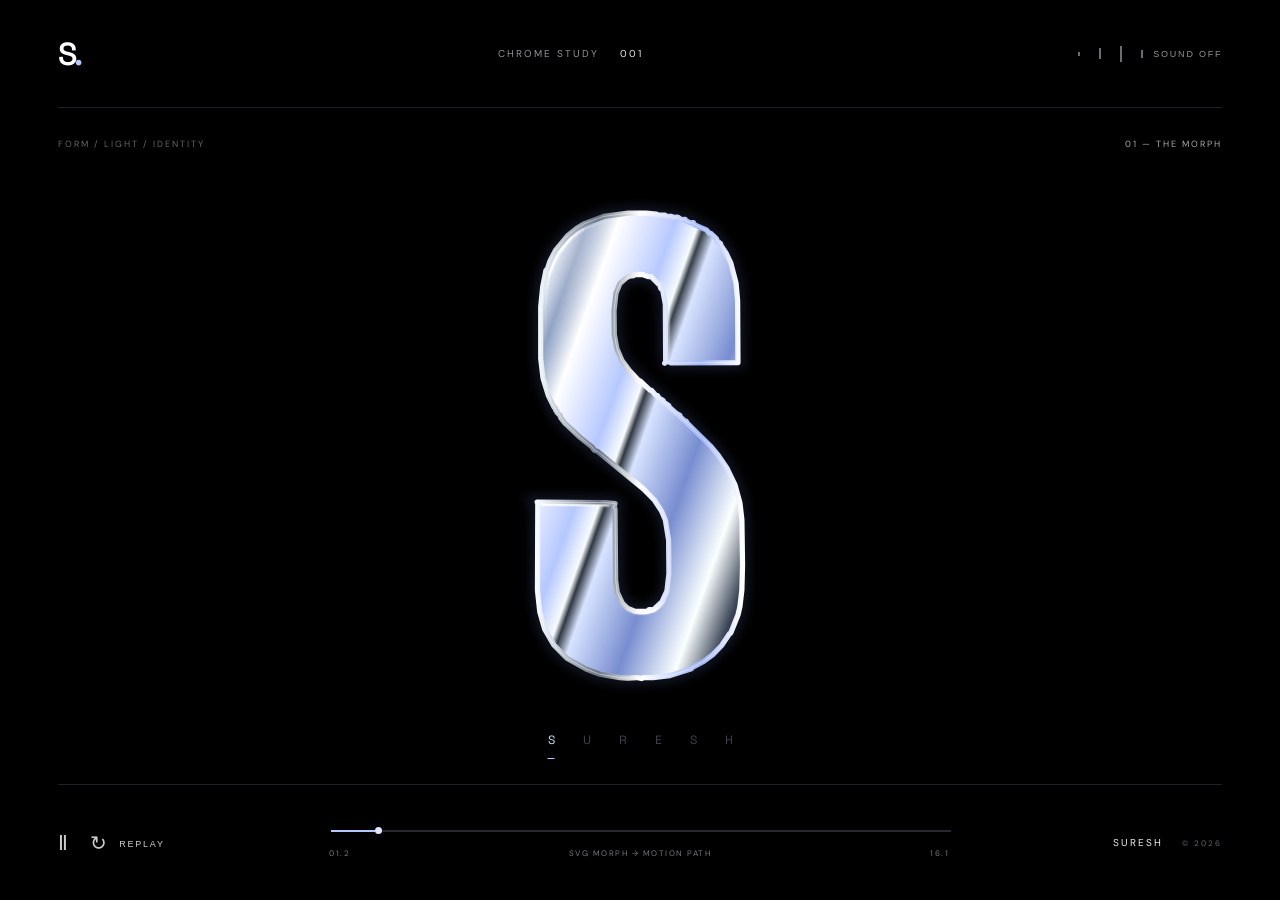
==== commit 2af54af3: "Add files via upload" ====
--- a/index.html
+++ b/index.html
@@ -1,111 +1,26 @@
-<!DOCTYPE html>
-<html lang="en">
-
-  <head>
-    <meta charset="UTF-8">
-    <title>SURESH</title>
-    <link rel="stylesheet" href="https://public.codepenassets.com/css/reset-2.0.min.css">
-<link rel="stylesheet" href="./style.css">
-
-  </head>
-    
-  <body>
-  <div id="starfield"></div>
-<div id="app">
-    <div class='gui'>
-        <div class="ui-border-v2 t">
-            <svg viewBox="0 0 620 30">
-                <path d="M628.587,25.19l-7.963-13.811h-0.008L617.525,6.03A12.244,12.244,0,0,0,607.74.994H409.994V0h198.43c4.149,0,8.2,2.1,9.748,4.781l2.949,5.089h0.028l8.086,14.062A12.237,12.237,0,0,0,639.03,29h80.976v0.006h77.735a12.243,12.243,0,0,0,9.784-5.037l3.091-5.348h0.008l7.963-13.811C820.142,2.113,824.192,0,828.345,0H1029.99V1H829.029a12.237,12.237,0,0,0-9.794,5.068L811.15,20.131h-0.029l-2.948,5.089C806.618,27.9,802.573,30,798.424,30H638.345C634.192,30,630.142,27.887,628.587,25.19Z" transform="translate(-410)"></path>
-            </svg>
-            <div class="batt"></div>
-        </div>
-        <div class='ui-c-border' v-for='n in ["t", "b"]' :class='n' :key='n + Math.random() + "border"'>
-            <svg viewBox="0 0 620 30">
-                <path d="M628.587,25.19l-7.963-13.811h-0.008L617.525,6.03A12.244,12.244,0,0,0,607.74.994H409.994V0h198.43c4.149,0,8.2,2.1,9.748,4.781l2.949,5.089h0.028l8.086,14.062A12.237,12.237,0,0,0,639.03,29h80.976v0.006h77.735a12.243,12.243,0,0,0,9.784-5.037l3.091-5.348h0.008l7.963-13.811C820.142,2.113,824.192,0,828.345,0H1029.99V1H829.029a12.237,12.237,0,0,0-9.794,5.068L811.15,20.131h-0.029l-2.948,5.089C806.618,27.9,802.573,30,798.424,30H638.345C634.192,30,630.142,27.887,628.587,25.19Z" transform="translate(-410)"></path>
-            </svg>
-            <span class='batt'></span>
-        </div>
-        <div class='ui-border' v-for='n in ["l","r"]' :class='n' :key='"UIBorder" + n'>
-            <i class='cap t'></i>
-            <i class='batt'></i>
-            <i class='cap b'></i>
-        </div>
-        <div class='ui-cross'>
-            <div class='border-x f'></div>
-            <div class='border-x l'></div>
-            <div class='border-horz'></div>
-            <div class='border-vert'>
-                <div class='dot' v-for='n in ["t", "b"]' :class='n' :key='n + Math.random() + "dot"'>
-                    <div class='x-hair'>
-                        <div class='line' v-for='n in 4' :key='n * Math.random() + "line"'></div>
-                    </div>
-                </div>
-            </div>
-        </div>
-        <div class='ui-circles' v-for='n in ["l","r"]' :class='n' :key='"UICircles" + n'>
-            <div class='circle' v-for='n in 6' :key='n * Math.random() + "circle"'></div>
-        </div>
-        <div class="ui-text r">
-            <h5>SciFi Mission</h5>
-            <div class="t-o">
-                <svg viewBox="0 0 101 67">
-                    <path d="M767,453h-1v-1h4v1h-3Zm1-22h1v1h-1v-1Zm-7,0h5v1h-5v-1Zm-9,0h4v1h-4v-1Zm-7,0h5v1h-5v-1Zm-4,0h2v1h-2v-1Zm-3,0h2v1h-2v-1Zm-2,0h1v1h-1v-1Zm17,3H735v-1h18v1Zm-20-3h2v1h-2v-1Zm-15,0h14v1H718v-1Zm16,3H715v-1h19v1Zm-37-3h18v1H697v-1Zm17,3H694v-1h20v1Zm-29-1h7v1h-7v-1Zm-4-2h10v1H681v-1Zm-12,0h9v1h-9v-1Zm15,3H669v-1h15v1Zm0,2H669v-1h15v1Zm-4,2H669v-1h11v1Zm-9,2h-2v-1h2v1Zm5-1v1h-4v-1h4Zm2,3h-9v-1h9v1Zm-7,2h-2v-1h2v1Zm0,2h-2v-1h2v1Zm4,2h-6v-1h6v1Zm-2,2h-4v-1h4v1Zm3,2h-7v-1h7v1Zm23,2H669v-1h30v1Zm-28,2h-2v-1h2v1Zm3-1v1h-2v-1h2Zm4,0v1h-3v-1h3Zm5,0v1h-4v-1h4Zm10,0v1h-8v-1h8Zm4,0v1h-3v-1h3Zm20,3H669v-1h48v1Zm-32,2H669v-1h16v1Zm-13,2h-3v-1h3v1Zm5-1v1h-4v-1h4Zm5,0v1h-2v-1h2Zm4,1v-1h4v1h-4Zm0-3h9v1h-9v-1Zm12,0v1h-1v-1h1Zm3,0v1h-1v-1h1Zm4,0v1h-2v-1h2Zm4,0v1h-3v-1h3Zm0,5H669v-1h40v1Zm-34,2h-6v-1h6v1Zm-5,32h-1v-1h1v1Zm45-18H671v-1h44v1Zm-38,18h-5v-1h5v1Zm9,0h-4v-1h4v1Zm7,0h-5v-1h5v1Zm4,0h-2v-1h2v1Zm3,0h-2v-1h2v1Zm2,0h-1v-1h1v1Zm-10-13v1h-2v-1h2Zm-7,10h18v1H685v-1Zm20,3h-2v-1h2v1Zm15,0H706v-1h14v1Zm-16-3h19v1H704v-1Zm37,3H723v-1h18v1Zm-17-3h20v1H724v-1Zm29,1h-7v-1h7v1Zm4,2H747v-1h10v1Zm12-2H754v-1h15v1Zm0-2H754v-1h15v1Zm0-2H758v-1h11v1Zm0-2h-2v-1h2v1Zm-7,0v-1h4v1h-4Zm7-2h-9v-1h9v1Zm0-2h-2v-1h2v1Zm0-2h-2v-1h2v1Zm0-2h-6v-1h6v1Zm0-2h-4v-1h4v1Zm0-2h-7v-1h7v1Zm0-2H739v-1h30v1Zm0-2h-2v-1h2v1Zm-5,0v-1h2v1h-2Zm-4,0v-1h3v1h-3Zm-5,0v-1h4v1h-4Zm-10,0v-1h8v1h-8Zm-4,0v-1h3v1h-3Zm28-2H721v-1h48v1Zm0-2H753v-1h16v1Zm0-2h-3v-1h3v1Zm-8,0v-1h4v1h-4Zm-5,0v-1h2v1h-2Zm-4-1v1h-4v-1h4Zm0,3h-9v-1h9v1Zm-12,0v-1h1v1h-1Zm-3,0v-1h1v1h-1Zm-4,0v-1h2v1h-2Zm-4,0v-1h3v1h-3Zm40-4H729v-1h40v1Zm0-2h-6v-1h6v1Zm-25-20H731v-1h13v1Zm-12,2h-2v-1h2v1Zm-1-10h-2v-1h2v1Zm-2,2h-2v-1h2v1Zm0,2H716v-1h13v1Zm-6-2v-1h2v1h-2Zm-3,0v-1h2v1h-2Zm-3,0v-1h2v1h-2Zm10-2H715v-1h12v1Zm-11,2H701v-1h15v1Zm-4-2H696v-1h16v1Zm-23,11h3v1h-3v-1Zm1-6h3v1h-3v-1Zm3,3h-3v-1h3v1Zm5,11h4v1h-4v-1Zm3-11h-6v-1h6v1Zm-3-2h-4v-1h4v1Zm3-2h-3v-1h3v1Zm0,1h4v1h-4v-1Zm2-2h7v1h-7v-1Zm7,3h-3v-1h3v1Zm-7,1h10v1H703v-1Zm0,2h8v1h-8v-1Zm0,10h7v1h-7v-1Zm3-8h13v1H706v-1Zm5,8h6v1h-6v-1Zm15-9v-1h2v1h-2Zm-5,0v-1h2v1h-2Zm-2,0v-1h1v1h-1Zm-4,0v-1h2v1h-2Zm14-2H715v-1h14v1Zm-15,2h-2v-1h2v1Zm-1-7h2v1h-2v-1Zm8,3h-7v-1h7v1Zm-4,10h15v1H717v-1Zm6,4h-5v-1h5v1Zm-2,1v1h-3v-1h3Zm2,0h6v1h-6v-1Zm10,3H715v-1h18v1Zm-17,4h-2v-1h2v1Zm6,1h2v1h-2v-1Zm33-5h-3v-1h3v1Zm-20,0v-1h15v1H735Zm-4-3h23v1H731v-1Zm27,2v1h-2v-1h2Zm-41,4h45v1H717v-1Zm10,2h1v1h-1v-1Zm-2,4h2v1h-2v-1Zm-5,2v1h-3v-1h3Zm-5,2h5v1h-5v-1Zm2,11h-2v-1h2v1Zm-8,7h2v1h-2v-1Zm0-2h13v1H709v-1Zm6,2v1h-2v-1h2Zm3,0v1h-2v-1h2Zm3,0v1h-2v-1h2Zm-10,2h12v1H711v-1Zm11-2h15v1H722v-1Zm4,2h16v1H726v-1Zm15-4h12v1H741v-1Zm7,4h4v1h-4v-1Zm2-2h7v1h-7v-1Zm10-1h-3v-1h3v1Zm-6-2v-1h5v1h-5Zm-1,0h-4v-1h4v1Zm-3-3h10v1H750v-1Zm12-3h-2v-1h2v1Zm-9-1h2v1h-2v-1Zm3,0h2v1h-2v-1Zm-7,3v-1h8v1h-8Zm-31-1h1v1h-1v-1Zm8,1h-2v-1h2v1Zm-9,3h7v1h-7v-1Zm6,2h2v1h-2v-1Zm4-5v-1h8v1h-8Zm-2,1h10v1H725v-1Zm3,2h3v1h-3v-1Zm0,2h7v1h-7v-1Zm5-2h4v1h-4v-1Zm4-2h6v1h-6v-1Zm0,4h3v1h-3v-1Zm3-2h4v1h-4v-1Zm0-6h4v1h-4v-1Zm0,3h-4v-1h12v1h-8Zm5,1h3v1h-3v-1Zm1-4h3v1h-3v-1Zm-1,6h3v1h-3v-1Zm-24-3v-1h2v1h-2Zm-2-3h13v1H719v-1Zm8-8v1h-6v-1h6Zm8,0v1h-7v-1h7Zm5,1h-4v-1h4v1Zm22,6H719v-1h43v1Zm4,6h-5v-1h5v1Zm-8-3h6v1h-6v-1Zm-15,11v-1h4v1h-4Zm-2-3h7v1h-7v-1Zm-32,3h-2v-1h2v1Zm-2-8H694v-1h13v1Zm1-2h-2v-1h2v1Zm4-1v1h-2v-1h2Zm11,3H709v-1h14v1Zm-8-14h-6v-1h6v1Zm-10-3h18v1H705v-1Zm-2,1H688v-1h15v1Zm-23,0v-1h5v1h-5Zm41-4H676v-1h45v1Zm-10-2h-1v-1h1v1Zm2-4h-2v-1h2v1Zm-15-12h-4v-1h4v1Zm-8-2v-1h12v1H690Zm7-6H685v-1h12v1Zm-7-4h-4v-1h4v1Zm-2,2h-7v-1h7v1Zm-10,1h3v1h-3v-1Zm6,2v1h-5v-1h5Zm1,0h4v1h-4v-1Zm-5,6h2v1h-2v-1Zm5,1h-2v-1h2v1Zm-4-3h8v1h-8v-1Zm7-1H678v-1h10v1Zm-12,4v-1h2v1h-2Zm-4-5h5v1h-5v-1Zm8,3h-6v-1h6v1Zm15-11v1h-4v-1h4Zm2,3h-7v-1h7v1Zm51,5v1h-2v-1h2Zm16,10H736v-1h28v1Zm5,45h-9v-1h9v1Z" transform="translate(-669 -431)"></path>
-                </svg>
-                <svg viewBox="0 0 101 67">
-                    <path d="M767,453h-1v-1h4v1h-3Zm1-22h1v1h-1v-1Zm-7,0h5v1h-5v-1Zm-9,0h4v1h-4v-1Zm-7,0h5v1h-5v-1Zm-4,0h2v1h-2v-1Zm-3,0h2v1h-2v-1Zm-2,0h1v1h-1v-1Zm17,3H735v-1h18v1Zm-20-3h2v1h-2v-1Zm-15,0h14v1H718v-1Zm16,3H715v-1h19v1Zm-37-3h18v1H697v-1Zm17,3H694v-1h20v1Zm-29-1h7v1h-7v-1Zm-4-2h10v1H681v-1Zm-12,0h9v1h-9v-1Zm15,3H669v-1h15v1Zm0,2H669v-1h15v1Zm-4,2H669v-1h11v1Zm-9,2h-2v-1h2v1Zm5-1v1h-4v-1h4Zm2,3h-9v-1h9v1Zm-7,2h-2v-1h2v1Zm0,2h-2v-1h2v1Zm4,2h-6v-1h6v1Zm-2,2h-4v-1h4v1Zm3,2h-7v-1h7v1Zm23,2H669v-1h30v1Zm-28,2h-2v-1h2v1Zm3-1v1h-2v-1h2Zm4,0v1h-3v-1h3Zm5,0v1h-4v-1h4Zm10,0v1h-8v-1h8Zm4,0v1h-3v-1h3Zm20,3H669v-1h48v1Zm-32,2H669v-1h16v1Zm-13,2h-3v-1h3v1Zm5-1v1h-4v-1h4Zm5,0v1h-2v-1h2Zm4,1v-1h4v1h-4Zm0-3h9v1h-9v-1Zm12,0v1h-1v-1h1Zm3,0v1h-1v-1h1Zm4,0v1h-2v-1h2Zm4,0v1h-3v-1h3Zm0,5H669v-1h40v1Zm-34,2h-6v-1h6v1Zm-5,32h-1v-1h1v1Zm45-18H671v-1h44v1Zm-38,18h-5v-1h5v1Zm9,0h-4v-1h4v1Zm7,0h-5v-1h5v1Zm4,0h-2v-1h2v1Zm3,0h-2v-1h2v1Zm2,0h-1v-1h1v1Zm-10-13v1h-2v-1h2Zm-7,10h18v1H685v-1Zm20,3h-2v-1h2v1Zm15,0H706v-1h14v1Zm-16-3h19v1H704v-1Zm37,3H723v-1h18v1Zm-17-3h20v1H724v-1Zm29,1h-7v-1h7v1Zm4,2H747v-1h10v1Zm12-2H754v-1h15v1Zm0-2H754v-1h15v1Zm0-2H758v-1h11v1Zm0-2h-2v-1h2v1Zm-7,0v-1h4v1h-4Zm7-2h-9v-1h9v1Zm0-2h-2v-1h2v1Zm0-2h-2v-1h2v1Zm0-2h-6v-1h6v1Zm0-2h-4v-1h4v1Zm0-2h-7v-1h7v1Zm0-2H739v-1h30v1Zm0-2h-2v-1h2v1Zm-5,0v-1h2v1h-2Zm-4,0v-1h3v1h-3Zm-5,0v-1h4v1h-4Zm-10,0v-1h8v1h-8Zm-4,0v-1h3v1h-3Zm28-2H721v-1h48v1Zm0-2H753v-1h16v1Zm0-2h-3v-1h3v1Zm-8,0v-1h4v1h-4Zm-5,0v-1h2v1h-2Zm-4-1v1h-4v-1h4Zm0,3h-9v-1h9v1Zm-12,0v-1h1v1h-1Zm-3,0v-1h1v1h-1Zm-4,0v-1h2v1h-2Zm-4,0v-1h3v1h-3Zm40-4H729v-1h40v1Zm0-2h-6v-1h6v1Zm-25-20H731v-1h13v1Zm-12,2h-2v-1h2v1Zm-1-10h-2v-1h2v1Zm-2,2h-2v-1h2v1Zm0,2H716v-1h13v1Zm-6-2v-1h2v1h-2Zm-3,0v-1h2v1h-2Zm-3,0v-1h2v1h-2Zm10-2H715v-1h12v1Zm-11,2H701v-1h15v1Zm-4-2H696v-1h16v1Zm-23,11h3v1h-3v-1Zm1-6h3v1h-3v-1Zm3,3h-3v-1h3v1Zm5,11h4v1h-4v-1Zm3-11h-6v-1h6v1Zm-3-2h-4v-1h4v1Zm3-2h-3v-1h3v1Zm0,1h4v1h-4v-1Zm2-2h7v1h-7v-1Zm7,3h-3v-1h3v1Zm-7,1h10v1H703v-1Zm0,2h8v1h-8v-1Zm0,10h7v1h-7v-1Zm3-8h13v1H706v-1Zm5,8h6v1h-6v-1Zm15-9v-1h2v1h-2Zm-5,0v-1h2v1h-2Zm-2,0v-1h1v1h-1Zm-4,0v-1h2v1h-2Zm14-2H715v-1h14v1Zm-15,2h-2v-1h2v1Zm-1-7h2v1h-2v-1Zm8,3h-7v-1h7v1Zm-4,10h15v1H717v-1Zm6,4h-5v-1h5v1Zm-2,1v1h-3v-1h3Zm2,0h6v1h-6v-1Zm10,3H715v-1h18v1Zm-17,4h-2v-1h2v1Zm6,1h2v1h-2v-1Zm33-5h-3v-1h3v1Zm-20,0v-1h15v1H735Zm-4-3h23v1H731v-1Zm27,2v1h-2v-1h2Zm-41,4h45v1H717v-1Zm10,2h1v1h-1v-1Zm-2,4h2v1h-2v-1Zm-5,2v1h-3v-1h3Zm-5,2h5v1h-5v-1Zm2,11h-2v-1h2v1Zm-8,7h2v1h-2v-1Zm0-2h13v1H709v-1Zm6,2v1h-2v-1h2Zm3,0v1h-2v-1h2Zm3,0v1h-2v-1h2Zm-10,2h12v1H711v-1Zm11-2h15v1H722v-1Zm4,2h16v1H726v-1Zm15-4h12v1H741v-1Zm7,4h4v1h-4v-1Zm2-2h7v1h-7v-1Zm10-1h-3v-1h3v1Zm-6-2v-1h5v1h-5Zm-1,0h-4v-1h4v1Zm-3-3h10v1H750v-1Zm12-3h-2v-1h2v1Zm-9-1h2v1h-2v-1Zm3,0h2v1h-2v-1Zm-7,3v-1h8v1h-8Zm-31-1h1v1h-1v-1Zm8,1h-2v-1h2v1Zm-9,3h7v1h-7v-1Zm6,2h2v1h-2v-1Zm4-5v-1h8v1h-8Zm-2,1h10v1H725v-1Zm3,2h3v1h-3v-1Zm0,2h7v1h-7v-1Zm5-2h4v1h-4v-1Zm4-2h6v1h-6v-1Zm0,4h3v1h-3v-1Zm3-2h4v1h-4v-1Zm0-6h4v1h-4v-1Zm0,3h-4v-1h12v1h-8Zm5,1h3v1h-3v-1Zm1-4h3v1h-3v-1Zm-1,6h3v1h-3v-1Zm-24-3v-1h2v1h-2Zm-2-3h13v1H719v-1Zm8-8v1h-6v-1h6Zm8,0v1h-7v-1h7Zm5,1h-4v-1h4v1Zm22,6H719v-1h43v1Zm4,6h-5v-1h5v1Zm-8-3h6v1h-6v-1Zm-15,11v-1h4v1h-4Zm-2-3h7v1h-7v-1Zm-32,3h-2v-1h2v1Zm-2-8H694v-1h13v1Zm1-2h-2v-1h2v1Zm4-1v1h-2v-1h2Zm11,3H709v-1h14v1Zm-8-14h-6v-1h6v1Zm-10-3h18v1H705v-1Zm-2,1H688v-1h15v1Zm-23,0v-1h5v1h-5Zm41-4H676v-1h45v1Zm-10-2h-1v-1h1v1Zm2-4h-2v-1h2v1Zm-15-12h-4v-1h4v1Zm-8-2v-1h12v1H690Zm7-6H685v-1h12v1Zm-7-4h-4v-1h4v1Zm-2,2h-7v-1h7v1Zm-10,1h3v1h-3v-1Zm6,2v1h-5v-1h5Zm1,0h4v1h-4v-1Zm-5,6h2v1h-2v-1Zm5,1h-2v-1h2v1Zm-4-3h8v1h-8v-1Zm7-1H678v-1h10v1Zm-12,4v-1h2v1h-2Zm-4-5h5v1h-5v-1Zm8,3h-6v-1h6v1Zm15-11v1h-4v-1h4Zm2,3h-7v-1h7v1Zm51,5v1h-2v-1h2Zm16,10H736v-1h28v1Zm5,45h-9v-1h9v1Z" transform="translate(-669 -431)"></path>
-                </svg>
-            </div>
-        </div>
-        <div class="ui-text l">
-            <h5>Space Domination</h5>
-            <div class="t-o">
-                <svg viewBox="0 0 101 67">
-                    <path d="M767,453h-1v-1h4v1h-3Zm1-22h1v1h-1v-1Zm-7,0h5v1h-5v-1Zm-9,0h4v1h-4v-1Zm-7,0h5v1h-5v-1Zm-4,0h2v1h-2v-1Zm-3,0h2v1h-2v-1Zm-2,0h1v1h-1v-1Zm17,3H735v-1h18v1Zm-20-3h2v1h-2v-1Zm-15,0h14v1H718v-1Zm16,3H715v-1h19v1Zm-37-3h18v1H697v-1Zm17,3H694v-1h20v1Zm-29-1h7v1h-7v-1Zm-4-2h10v1H681v-1Zm-12,0h9v1h-9v-1Zm15,3H669v-1h15v1Zm0,2H669v-1h15v1Zm-4,2H669v-1h11v1Zm-9,2h-2v-1h2v1Zm5-1v1h-4v-1h4Zm2,3h-9v-1h9v1Zm-7,2h-2v-1h2v1Zm0,2h-2v-1h2v1Zm4,2h-6v-1h6v1Zm-2,2h-4v-1h4v1Zm3,2h-7v-1h7v1Zm23,2H669v-1h30v1Zm-28,2h-2v-1h2v1Zm3-1v1h-2v-1h2Zm4,0v1h-3v-1h3Zm5,0v1h-4v-1h4Zm10,0v1h-8v-1h8Zm4,0v1h-3v-1h3Zm20,3H669v-1h48v1Zm-32,2H669v-1h16v1Zm-13,2h-3v-1h3v1Zm5-1v1h-4v-1h4Zm5,0v1h-2v-1h2Zm4,1v-1h4v1h-4Zm0-3h9v1h-9v-1Zm12,0v1h-1v-1h1Zm3,0v1h-1v-1h1Zm4,0v1h-2v-1h2Zm4,0v1h-3v-1h3Zm0,5H669v-1h40v1Zm-34,2h-6v-1h6v1Zm-5,32h-1v-1h1v1Zm45-18H671v-1h44v1Zm-38,18h-5v-1h5v1Zm9,0h-4v-1h4v1Zm7,0h-5v-1h5v1Zm4,0h-2v-1h2v1Zm3,0h-2v-1h2v1Zm2,0h-1v-1h1v1Zm-10-13v1h-2v-1h2Zm-7,10h18v1H685v-1Zm20,3h-2v-1h2v1Zm15,0H706v-1h14v1Zm-16-3h19v1H704v-1Zm37,3H723v-1h18v1Zm-17-3h20v1H724v-1Zm29,1h-7v-1h7v1Zm4,2H747v-1h10v1Zm12-2H754v-1h15v1Zm0-2H754v-1h15v1Zm0-2H758v-1h11v1Zm0-2h-2v-1h2v1Zm-7,0v-1h4v1h-4Zm7-2h-9v-1h9v1Zm0-2h-2v-1h2v1Zm0-2h-2v-1h2v1Zm0-2h-6v-1h6v1Zm0-2h-4v-1h4v1Zm0-2h-7v-1h7v1Zm0-2H739v-1h30v1Zm0-2h-2v-1h2v1Zm-5,0v-1h2v1h-2Zm-4,0v-1h3v1h-3Zm-5,0v-1h4v1h-4Zm-10,0v-1h8v1h-8Zm-4,0v-1h3v1h-3Zm28-2H721v-1h48v1Zm0-2H753v-1h16v1Zm0-2h-3v-1h3v1Zm-8,0v-1h4v1h-4Zm-5,0v-1h2v1h-2Zm-4-1v1h-4v-1h4Zm0,3h-9v-1h9v1Zm-12,0v-1h1v1h-1Zm-3,0v-1h1v1h-1Zm-4,0v-1h2v1h-2Zm-4,0v-1h3v1h-3Zm40-4H729v-1h40v1Zm0-2h-6v-1h6v1Zm-25-20H731v-1h13v1Zm-12,2h-2v-1h2v1Zm-1-10h-2v-1h2v1Zm-2,2h-2v-1h2v1Zm0,2H716v-1h13v1Zm-6-2v-1h2v1h-2Zm-3,0v-1h2v1h-2Zm-3,0v-1h2v1h-2Zm10-2H715v-1h12v1Zm-11,2H701v-1h15v1Zm-4-2H696v-1h16v1Zm-23,11h3v1h-3v-1Zm1-6h3v1h-3v-1Zm3,3h-3v-1h3v1Zm5,11h4v1h-4v-1Zm3-11h-6v-1h6v1Zm-3-2h-4v-1h4v1Zm3-2h-3v-1h3v1Zm0,1h4v1h-4v-1Zm2-2h7v1h-7v-1Zm7,3h-3v-1h3v1Zm-7,1h10v1H703v-1Zm0,2h8v1h-8v-1Zm0,10h7v1h-7v-1Zm3-8h13v1H706v-1Zm5,8h6v1h-6v-1Zm15-9v-1h2v1h-2Zm-5,0v-1h2v1h-2Zm-2,0v-1h1v1h-1Zm-4,0v-1h2v1h-2Zm14-2H715v-1h14v1Zm-15,2h-2v-1h2v1Zm-1-7h2v1h-2v-1Zm8,3h-7v-1h7v1Zm-4,10h15v1H717v-1Zm6,4h-5v-1h5v1Zm-2,1v1h-3v-1h3Zm2,0h6v1h-6v-1Zm10,3H715v-1h18v1Zm-17,4h-2v-1h2v1Zm6,1h2v1h-2v-1Zm33-5h-3v-1h3v1Zm-20,0v-1h15v1H735Zm-4-3h23v1H731v-1Zm27,2v1h-2v-1h2Zm-41,4h45v1H717v-1Zm10,2h1v1h-1v-1Zm-2,4h2v1h-2v-1Zm-5,2v1h-3v-1h3Zm-5,2h5v1h-5v-1Zm2,11h-2v-1h2v1Zm-8,7h2v1h-2v-1Zm0-2h13v1H709v-1Zm6,2v1h-2v-1h2Zm3,0v1h-2v-1h2Zm3,0v1h-2v-1h2Zm-10,2h12v1H711v-1Zm11-2h15v1H722v-1Zm4,2h16v1H726v-1Zm15-4h12v1H741v-1Zm7,4h4v1h-4v-1Zm2-2h7v1h-7v-1Zm10-1h-3v-1h3v1Zm-6-2v-1h5v1h-5Zm-1,0h-4v-1h4v1Zm-3-3h10v1H750v-1Zm12-3h-2v-1h2v1Zm-9-1h2v1h-2v-1Zm3,0h2v1h-2v-1Zm-7,3v-1h8v1h-8Zm-31-1h1v1h-1v-1Zm8,1h-2v-1h2v1Zm-9,3h7v1h-7v-1Zm6,2h2v1h-2v-1Zm4-5v-1h8v1h-8Zm-2,1h10v1H725v-1Zm3,2h3v1h-3v-1Zm0,2h7v1h-7v-1Zm5-2h4v1h-4v-1Zm4-2h6v1h-6v-1Zm0,4h3v1h-3v-1Zm3-2h4v1h-4v-1Zm0-6h4v1h-4v-1Zm0,3h-4v-1h12v1h-8Zm5,1h3v1h-3v-1Zm1-4h3v1h-3v-1Zm-1,6h3v1h-3v-1Zm-24-3v-1h2v1h-2Zm-2-3h13v1H719v-1Zm8-8v1h-6v-1h6Zm8,0v1h-7v-1h7Zm5,1h-4v-1h4v1Zm22,6H719v-1h43v1Zm4,6h-5v-1h5v1Zm-8-3h6v1h-6v-1Zm-15,11v-1h4v1h-4Zm-2-3h7v1h-7v-1Zm-32,3h-2v-1h2v1Zm-2-8H694v-1h13v1Zm1-2h-2v-1h2v1Zm4-1v1h-2v-1h2Zm11,3H709v-1h14v1Zm-8-14h-6v-1h6v1Zm-10-3h18v1H705v-1Zm-2,1H688v-1h15v1Zm-23,0v-1h5v1h-5Zm41-4H676v-1h45v1Zm-10-2h-1v-1h1v1Zm2-4h-2v-1h2v1Zm-15-12h-4v-1h4v1Zm-8-2v-1h12v1H690Zm7-6H685v-1h12v1Zm-7-4h-4v-1h4v1Zm-2,2h-7v-1h7v1Zm-10,1h3v1h-3v-1Zm6,2v1h-5v-1h5Zm1,0h4v1h-4v-1Zm-5,6h2v1h-2v-1Zm5,1h-2v-1h2v1Zm-4-3h8v1h-8v-1Zm7-1H678v-1h10v1Zm-12,4v-1h2v1h-2Zm-4-5h5v1h-5v-1Zm8,3h-6v-1h6v1Zm15-11v1h-4v-1h4Zm2,3h-7v-1h7v1Zm51,5v1h-2v-1h2Zm16,10H736v-1h28v1Zm5,45h-9v-1h9v1Z" transform="translate(-669 -431)"></path>
-                </svg>
-                <svg viewBox="0 0 101 67">
-                    <path d="M767,453h-1v-1h4v1h-3Zm1-22h1v1h-1v-1Zm-7,0h5v1h-5v-1Zm-9,0h4v1h-4v-1Zm-7,0h5v1h-5v-1Zm-4,0h2v1h-2v-1Zm-3,0h2v1h-2v-1Zm-2,0h1v1h-1v-1Zm17,3H735v-1h18v1Zm-20-3h2v1h-2v-1Zm-15,0h14v1H718v-1Zm16,3H715v-1h19v1Zm-37-3h18v1H697v-1Zm17,3H694v-1h20v1Zm-29-1h7v1h-7v-1Zm-4-2h10v1H681v-1Zm-12,0h9v1h-9v-1Zm15,3H669v-1h15v1Zm0,2H669v-1h15v1Zm-4,2H669v-1h11v1Zm-9,2h-2v-1h2v1Zm5-1v1h-4v-1h4Zm2,3h-9v-1h9v1Zm-7,2h-2v-1h2v1Zm0,2h-2v-1h2v1Zm4,2h-6v-1h6v1Zm-2,2h-4v-1h4v1Zm3,2h-7v-1h7v1Zm23,2H669v-1h30v1Zm-28,2h-2v-1h2v1Zm3-1v1h-2v-1h2Zm4,0v1h-3v-1h3Zm5,0v1h-4v-1h4Zm10,0v1h-8v-1h8Zm4,0v1h-3v-1h3Zm20,3H669v-1h48v1Zm-32,2H669v-1h16v1Zm-13,2h-3v-1h3v1Zm5-1v1h-4v-1h4Zm5,0v1h-2v-1h2Zm4,1v-1h4v1h-4Zm0-3h9v1h-9v-1Zm12,0v1h-1v-1h1Zm3,0v1h-1v-1h1Zm4,0v1h-2v-1h2Zm4,0v1h-3v-1h3Zm0,5H669v-1h40v1Zm-34,2h-6v-1h6v1Zm-5,32h-1v-1h1v1Zm45-18H671v-1h44v1Zm-38,18h-5v-1h5v1Zm9,0h-4v-1h4v1Zm7,0h-5v-1h5v1Zm4,0h-2v-1h2v1Zm3,0h-2v-1h2v1Zm2,0h-1v-1h1v1Zm-10-13v1h-2v-1h2Zm-7,10h18v1H685v-1Zm20,3h-2v-1h2v1Zm15,0H706v-1h14v1Zm-16-3h19v1H704v-1Zm37,3H723v-1h18v1Zm-17-3h20v1H724v-1Zm29,1h-7v-1h7v1Zm4,2H747v-1h10v1Zm12-2H754v-1h15v1Zm0-2H754v-1h15v1Zm0-2H758v-1h11v1Zm0-2h-2v-1h2v1Zm-7,0v-1h4v1h-4Zm7-2h-9v-1h9v1Zm0-2h-2v-1h2v1Zm0-2h-2v-1h2v1Zm0-2h-6v-1h6v1Zm0-2h-4v-1h4v1Zm0-2h-7v-1h7v1Zm0-2H739v-1h30v1Zm0-2h-2v-1h2v1Zm-5,0v-1h2v1h-2Zm-4,0v-1h3v1h-3Zm-5,0v-1h4v1h-4Zm-10,0v-1h8v1h-8Zm-4,0v-1h3v1h-3Zm28-2H721v-1h48v1Zm0-2H753v-1h16v1Zm0-2h-3v-1h3v1Zm-8,0v-1h4v1h-4Zm-5,0v-1h2v1h-2Zm-4-1v1h-4v-1h4Zm0,3h-9v-1h9v1Zm-12,0v-1h1v1h-1Zm-3,0v-1h1v1h-1Zm-4,0v-1h2v1h-2Zm-4,0v-1h3v1h-3Zm40-4H729v-1h40v1Zm0-2h-6v-1h6v1Zm-25-20H731v-1h13v1Zm-12,2h-2v-1h2v1Zm-1-10h-2v-1h2v1Zm-2,2h-2v-1h2v1Zm0,2H716v-1h13v1Zm-6-2v-1h2v1h-2Zm-3,0v-1h2v1h-2Zm-3,0v-1h2v1h-2Zm10-2H715v-1h12v1Zm-11,2H701v-1h15v1Zm-4-2H696v-1h16v1Zm-23,11h3v1h-3v-1Zm1-6h3v1h-3v-1Zm3,3h-3v-1h3v1Zm5,11h4v1h-4v-1Zm3-11h-6v-1h6v1Zm-3-2h-4v-1h4v1Zm3-2h-3v-1h3v1Zm0,1h4v1h-4v-1Zm2-2h7v1h-7v-1Zm7,3h-3v-1h3v1Zm-7,1h10v1H703v-1Zm0,2h8v1h-8v-1Zm0,10h7v1h-7v-1Zm3-8h13v1H706v-1Zm5,8h6v1h-6v-1Zm15-9v-1h2v1h-2Zm-5,0v-1h2v1h-2Zm-2,0v-1h1v1h-1Zm-4,0v-1h2v1h-2Zm14-2H715v-1h14v1Zm-15,2h-2v-1h2v1Zm-1-7h2v1h-2v-1Zm8,3h-7v-1h7v1Zm-4,10h15v1H717v-1Zm6,4h-5v-1h5v1Zm-2,1v1h-3v-1h3Zm2,0h6v1h-6v-1Zm10,3H715v-1h18v1Zm-17,4h-2v-1h2v1Zm6,1h2v1h-2v-1Zm33-5h-3v-1h3v1Zm-20,0v-1h15v1H735Zm-4-3h23v1H731v-1Zm27,2v1h-2v-1h2Zm-41,4h45v1H717v-1Zm10,2h1v1h-1v-1Zm-2,4h2v1h-2v-1Zm-5,2v1h-3v-1h3Zm-5,2h5v1h-5v-1Zm2,11h-2v-1h2v1Zm-8,7h2v1h-2v-1Zm0-2h13v1H709v-1Zm6,2v1h-2v-1h2Zm3,0v1h-2v-1h2Zm3,0v1h-2v-1h2Zm-10,2h12v1H711v-1Zm11-2h15v1H722v-1Zm4,2h16v1H726v-1Zm15-4h12v1H741v-1Zm7,4h4v1h-4v-1Zm2-2h7v1h-7v-1Zm10-1h-3v-1h3v1Zm-6-2v-1h5v1h-5Zm-1,0h-4v-1h4v1Zm-3-3h10v1H750v-1Zm12-3h-2v-1h2v1Zm-9-1h2v1h-2v-1Zm3,0h2v1h-2v-1Zm-7,3v-1h8v1h-8Zm-31-1h1v1h-1v-1Zm8,1h-2v-1h2v1Zm-9,3h7v1h-7v-1Zm6,2h2v1h-2v-1Zm4-5v-1h8v1h-8Zm-2,1h10v1H725v-1Zm3,2h3v1h-3v-1Zm0,2h7v1h-7v-1Zm5-2h4v1h-4v-1Zm4-2h6v1h-6v-1Zm0,4h3v1h-3v-1Zm3-2h4v1h-4v-1Zm0-6h4v1h-4v-1Zm0,3h-4v-1h12v1h-8Zm5,1h3v1h-3v-1Zm1-4h3v1h-3v-1Zm-1,6h3v1h-3v-1Zm-24-3v-1h2v1h-2Zm-2-3h13v1H719v-1Zm8-8v1h-6v-1h6Zm8,0v1h-7v-1h7Zm5,1h-4v-1h4v1Zm22,6H719v-1h43v1Zm4,6h-5v-1h5v1Zm-8-3h6v1h-6v-1Zm-15,11v-1h4v1h-4Zm-2-3h7v1h-7v-1Zm-32,3h-2v-1h2v1Zm-2-8H694v-1h13v1Zm1-2h-2v-1h2v1Zm4-1v1h-2v-1h2Zm11,3H709v-1h14v1Zm-8-14h-6v-1h6v1Zm-10-3h18v1H705v-1Zm-2,1H688v-1h15v1Zm-23,0v-1h5v1h-5Zm41-4H676v-1h45v1Zm-10-2h-1v-1h1v1Zm2-4h-2v-1h2v1Zm-15-12h-4v-1h4v1Zm-8-2v-1h12v1H690Zm7-6H685v-1h12v1Zm-7-4h-4v-1h4v1Zm-2,2h-7v-1h7v1Zm-10,1h3v1h-3v-1Zm6,2v1h-5v-1h5Zm1,0h4v1h-4v-1Zm-5,6h2v1h-2v-1Zm5,1h-2v-1h2v1Zm-4-3h8v1h-8v-1Zm7-1H678v-1h10v1Zm-12,4v-1h2v1h-2Zm-4-5h5v1h-5v-1Zm8,3h-6v-1h6v1Zm15-11v1h-4v-1h4Zm2,3h-7v-1h7v1Zm51,5v1h-2v-1h2Zm16,10H736v-1h28v1Zm5,45h-9v-1h9v1Z" transform="translate(-669 -431)"></path>
-                </svg>
-            </div>
-        </div>
-    </div>
-    <section id='header' ref='header'>
-        <div class='wrap'>
-            <div class='ui-inner-border' v-for='n in ["t","b"]' :class='n' :key='"UIInnerBorder" + n'>
-                <button v-if='n === "b"'>
-                    <span class='border' />
-                    <svg viewBox='0 0 16 16' class='icon-arrow'>
-                        <path d='M8,12c-0.232,0-0.463-0.08-0.651-0.241l-7.759-6.65L0.892,3.59L8,9.683l7.108-6.093l1.302,1.519l-7.759,6.65 C8.463,11.92,8.232,12,8,12z'></path>
-                    </svg>
-                </button>
-            </div>
-            <div class='ui-tics' v-for='n in ["t","b"]' :class='n' :key='"UITics" + n'>
-                <i class='tic' v-for='n in 50' :key='n * Math.random() + "tic"'></i>
-            </div>
-            <div class='ui-grid'>
-                <div class='ui-box'>
-                    <h1 class='title' aria-label='SURESH'><span>Suresh</span></h1>
-                    <div class='ui-fx'>
-                        <div class='ui-inner-border l'></div>
-                        <div class='ui-inner-border r'></div>
-                        <span class='ui-corner' v-for='n in 4' :key='n * Math.random()'></span>
-                        <div class='ui-batts' :class='batt' v-for='batt in ["l", "r", "t", "b"]' :key='batt + Math.random()'>
-                            <span class='batt' v-for='n in 2' :key='n * Math.random()'></span>
-                        </div>
-                    </div>
-                </div>
-            </div>
-        </div>
-    </section>
-</div>
-    <script src='https://cdnjs.cloudflare.com/ajax/libs/vue/2.6.11/vue.min.js'></script>
-<script src='https://cdnjs.cloudflare.com/ajax/libs/gsap/2.1.3/TweenMax.min.js'></script>
-<script src='https://cdnjs.cloudflare.com/ajax/libs/gsap/2.1.3/TimelineMax.min.js'></script>
-<script src='https://cdnjs.cloudflare.com/ajax/libs/gsap/2.1.3/easing/EasePack.min.js'></script>
-<script src='https://assets.codepen.io/16327/SplitText.min.js?r=45'></script>
-<script src='https://cdnjs.cloudflare.com/ajax/libs/gsap/2.1.3/plugins/EaselPlugin.min.js'></script>
-<script src='https://cdnjs.cloudflare.com/ajax/libs/gsap/2.1.3/plugins/TextPlugin.min.js'></script>
-<script src='https://cdnjs.cloudflare.com/ajax/libs/three.js/r121/three.min.js'></script><script  src="./script.js"></script>
-
-  </body>
-  
-</html>
+<!doctype html>
+<html lang="en"><head><meta charset="UTF-8"><meta name="viewport" content="width=device-width,initial-scale=1"><meta name="theme-color" content="#000000"><meta name="description" content="SURESH. A chrome letter morph and light-driven name reveal."><title>SURESH — In motion</title><link rel="stylesheet" href="style.css"></head>
+<body>
+<header><a href="./" aria-label="Suresh home">S<span class="brand-dot">.</span></a><span>CHROME STUDY <i>001</i></span><button id="sound" class="sound-toggle" aria-label="Enable music and replay animation" aria-pressed="false" disabled><span class="sound-bars" aria-hidden="true"><i></i><i></i><i></i><i></i></span><span id="sound-label">SOUND OFF</span></button></header>
+<main><div class="caption"><span>FORM / LIGHT / IDENTITY</span><span id="phase">01 — THE MORPH</span></div>
+<svg id="stage" viewBox="0 0 1600 900" role="img" aria-label="Chrome SVG shapes morph through the letters S U R E S H, followed by the full SURESH artwork reveal">
+<defs>
+<linearGradient id="chrome" x1="0" y1="0" x2="1" y2=".8"><stop stop-color="#11141d"/><stop offset=".08" stop-color="#f5fbff"/><stop offset=".16" stop-color="#8297be"/><stop offset=".25" stop-color="#fff"/><stop offset=".42" stop-color="#b5c7ff"/><stop offset=".49" stop-color="#f7fbff"/><stop offset=".51" stop-color="#303842"/><stop offset=".55" stop-color="#d7e3ff"/><stop offset=".72" stop-color="#788dd0"/><stop offset=".89" stop-color="#faffff"/><stop offset="1" stop-color="#384255"/></linearGradient>
+<linearGradient id="edge"><stop stop-color="#f4faff"/><stop offset=".3" stop-color="#6a7484"/><stop offset=".5" stop-color="#fff"/><stop offset=".8" stop-color="#a2b6f8"/><stop offset="1" stop-color="#fff"/></linearGradient>
+<filter id="glow" x="-100%" y="-100%" width="300%" height="300%"><feGaussianBlur stdDeviation="7"/></filter>
+<filter id="bevel" x="-15%" y="-15%" width="130%" height="130%"><feGaussianBlur in="SourceAlpha" stdDeviation="4" result="blur"/><feSpecularLighting in="blur" surfaceScale="12" specularConstant="1.3" specularExponent="32" lighting-color="#ffffff" result="light"><fePointLight x="200" y="80" z="180"/></feSpecularLighting><feComposite in="light" in2="SourceAlpha" operator="in" result="shine"/><feMerge><feMergeNode in="SourceGraphic"/><feMergeNode in="shine"/></feMerge></filter>
+<path id="flight" d="M100 260 C450 70 1150 460 1500 260 S1130 630 800 450 S100 370 100 540 S700 780 1500 630"/>
+<mask id="reveal"><path id="brush" d="M100 260 C450 70 1150 460 1500 260 S1130 630 800 450 S100 370 100 540 S700 780 1500 630" fill="none" stroke="white" stroke-width="460" stroke-linecap="round"/></mask>
+</defs>
+<g id="letter" transform="translate(400 50)"><path id="shadow" fill="none" stroke="#637dc7" stroke-width="18" opacity=".18" filter="url(#glow)"/><path id="shape" fill="url(#chrome)" stroke="url(#edge)" stroke-width="7" stroke-linejoin="round" filter="url(#bevel)"/><path id="outline" fill="none" stroke="white" stroke-width="1" opacity=".6"/></g>
+<g id="final"><image href="assets/suresh.png" x="100" y="125" width="1400" height="650" preserveAspectRatio="xMidYMid meet" mask="url(#reveal)"/></g>
+<g id="comet"><circle r="32" fill="#a3bbff" filter="url(#glow)" opacity=".8"/><circle r="5" fill="white"/><path d="M-45 0H45M0-45V45" stroke="white" stroke-width="1.5"/><path d="M-19-19 19 19M-19 19 19-19" stroke="#c3d4ff"/></g>
+<g id="stars" fill="white"></g>
+</svg>
+<div class="letter-line" aria-label="Letter sequence"><span>S</span><span>U</span><span>R</span><span>E</span><span>S</span><span>H</span></div>
+<div class="final-title">SIX LETTERS. ONE SIGNATURE.</div>
+</main>
+<footer><div class="controls"><button id="play" aria-label="Pause animation">Ⅱ</button><button id="replay" aria-label="Replay animation">↻ <span>REPLAY</span></button></div><div class="scrub"><input id="seek" type="range" min="0" max="1000" value="0" aria-label="Animation progress"><div><span id="time">00.0</span><span>SVG MORPH → MOTION PATH</span><span id="duration">00.0</span></div></div><span class="edition">SURESH <span>© 2026</span></span></footer>
+<div id="error" hidden>Animation could not load. Please refresh to retry.</div>
+<script src="assets/gsap.min.js"></script><script src="assets/MorphSVGPlugin.min.js"></script><script src="assets/MotionPathPlugin.min.js"></script><script src="sound.js"></script><script src="app.js"></script>
+</body></html>
--- a/style.css
+++ b/style.css
@@ -1,700 +1,4 @@
-@font-face {
-  font-family: "TTSquaresCondensed-Thin";
-  src: url("https://s3-us-west-2.amazonaws.com/s.cdpn.io/39132/TTSquaresCondensed-Thin.eot");
-  src: url("https://s3-us-west-2.amazonaws.com/s.cdpn.io/39132/TTSquaresCondensed-Thin.eot?#iefix") format("embedded-opentype"), url("https://s3-us-west-2.amazonaws.com/s.cdpn.io/39132/TTSquaresCondensed-Thin.woff2") format("woff2"), url("https://s3-us-west-2.amazonaws.com/s.cdpn.io/39132/TTSquaresCondensed-Thin.woff") format("woff"), url("https://s3-us-west-2.amazonaws.com/s.cdpn.io/39132/TTSquaresCondensed-Thin.ttf") format("truetype");
-}
-html {
-  overflow: hidden;
-}
-
-body {
-  font: 1em "TTSquaresCondensed-Thin";
-  background: #0f0026;
-  color: #d9d9e0;
-  overflow: hidden;
-  opacity: 0;
-}
-
-h1 {
-  font: normal 6.875em/1.25 "TTSquaresCondensed-Thin";
-  text-transform: uppercase;
-  letter-spacing: 0.05em;
-  margin: 0;
-}
-
-#header {
-  padding: 0;
-  height: 100vh;
-  z-index: 1;
-  top: 0;
-  right: 0;
-  bottom: 0;
-  left: 0;
-  perspective: 300px;
-}
-#header .wrap {
-  display: flex;
-  justify-content: center;
-  transform-style: preserve-3d;
-  position: absolute;
-  top: 0;
-  right: 0;
-  bottom: 0;
-  left: 0;
-}
-#header h1 {
-  font-size: 9vw;
-  line-height: 1;
-  letter-spacing: 0.32em;
-  color: #d9d9e0;
-  text-shadow: 0 0 12px rgba(255, 255, 255, 0.35);
-}
-#header h1 span {
-  display: inline-block;
-  margin-right: -0.32em; /* cancel trailing letter-spacing so S U R E S H stays centred */
-}
-#header h1 .char {
-  display: inline-block;
-  will-change: transform, opacity;
-}
-#header .ui-mini-text {
-  grid-row: 3/4;
-  grid-column: 3/4;
-  justify-self: flex-start;
-  align-self: center;
-  position: relative;
-  left: -10%;
-}
-#header .ui-tics {
-  position: absolute;
-}
-#header .ui-tics.t {
-  bottom: 15vh;
-}
-#header .ui-tics.b {
-  top: 15vh;
-  transform: scaleY(-1);
-}
-#header .ui-inner-border.t {
-  top: 7vh;
-}
-#header .ui-inner-border.b {
-  bottom: 7vh;
-  display: flex;
-  align-items: center;
-  justify-content: center;
-}
-
-#header button {
-  cursor: pointer;
-  margin: auto;
-  background: #0f0026;
-  border: 1px solid #ffffff;
-  padding: 0;
-  width: 48px;
-  height: 48px;
-  outline: none;
-  transition: all 1s ease-in-out;
-  transform: scale(1);
-  color: #d9d9e0;
-  border-radius: 100%;
-  position: absolute;
-}
-#header button .border {
-  width: inherit;
-  height: inherit;
-  position: absolute;
-  top: 0;
-  right: 0;
-  bottom: 0;
-  left: 0;
-  border: 1px solid #ffffff;
-  box-shadow: 0 0 10px #ffffff;
-  animation: 2.3s zoomFade cubic-bezier(0.21, 0.61, 0.35, 1) infinite;
-  border-radius: 100%;
-  display: flex;
-  align-items: center;
-  justify-content: center;
-}
-#header button svg {
-  display: block;
-  width: 16px;
-  height: 16px;
-  margin: auto;
-  -o-object-fit: contain;
-     object-fit: contain;
-  fill: #ffffff;
-  position: relative;
-  left: -1px;
-  transition: all 0.3s linear;
-}
-
-#header button:hover {
-  transform: scale(1.25);
-  border-color: #d9d9e0;
-  transition: all 0.3s ease-out;
-}
-#header button:hover .border {
-  border: 1px solid #ffffff;
-}
-
-@keyframes zoomFade {
-  100% {
-    transform: scale(2);
-    opacity: 0;
-  }
-}
-.ui-grid {
-  position: relative;
-  top: 0;
-  right: 0;
-  bottom: 0;
-  left: 0;
-  height: 100vh;
-  width: 100vw;
-  display: grid;
-  pointer-events: none;
-  grid-template-columns: 15% 70% 15%;
-  grid-template-rows: 25% 50% 25%;
-}
-
-.ui-grid .ui-box {
-  grid-row: 2/3;
-  grid-column: 2/3;
-  text-align: center;
-  display: flex;
-  align-items: center;
-  justify-content: center;
-}
-
-.title {
-  position: relative;
-}
-.title .line:first-of-type > .word:first-of-type > .char:first-of-type::before {
-  content: "";
-  position: absolute;
-  top: -1vh;
-  left: -1vw;
-  width: 0.75vw;
-  height: 0.75vw;
-  border-left: 2px solid #ffffff;
-  border-top: 2px solid #ffffff;
-  animation: 0.1s blink linear infinite 0.2s;
-}
-.title .line:last-of-type > .word:last-of-type > .char:last-of-type::after {
-  content: "";
-  position: absolute;
-  bottom: -1vh;
-  right: -2vw;
-  width: 1.5vw;
-  height: 1.5vw;
-  border-top: 2px solid #ffffff;
-  border-radius: 2px 0 0 0;
-  animation: 0.1s blink linear infinite 0.2s;
-}
-
-section {
-  padding: 10vh 0;
-}
-section .col-wide {
-  width: 65%;
-  margin-left: auto;
-  margin-right: auto;
-}
-section .col-narrow {
-  width: 50%;
-  margin-left: auto;
-  margin-right: auto;
-}
-
-.ui-tics {
-  position: absolute;
-  left: 0;
-  right: 0;
-  -webkit-user-select: none;
-     -moz-user-select: none;
-          user-select: none;
-  display: flex;
-  align-items: center;
-  justify-content: center;
-  user-select: none;
-}
-.ui-tics .tic {
-  background: rgba(155, 155, 166, 0.3);
-  width: 1px;
-  height: 10px;
-  position: relative;
-  display: inline-block;
-  margin: 0 3px;
-  white-space: nowrap;
-}
-.ui-tics .tic:before {
-  content: "";
-  width: inherit;
-  height: 2px;
-  left: 0;
-  background: #ffffff;
-  position: absolute;
-}
-
-.ui-inner-border {
-  position: absolute;
-  width: 40vw;
-  border-right: 3px solid #9b9ba6;
-  border-left: 3px solid #9b9ba6;
-  will-change: transform;
-}
-.ui-inner-border.t {
-  border-top: 3px solid #9b9ba6;
-  height: 9px;
-}
-.ui-inner-border.b {
-  border-bottom: 3px solid #9b9ba6;
-  height: 9px;
-}
-
-.ui-box {
-  position: relative;
-  -webkit-user-select: none;
-     -moz-user-select: none;
-          user-select: none;
-  pointer-events: none;
-}
-
-.ui-box .ui-fx {
-  position: absolute;
-  top: 0;
-  right: 0;
-  bottom: 0;
-  left: 0;
-  border: 1px solid rgba(155, 155, 166, 0.3);
-  -webkit-user-select: none;
-     -moz-user-select: none;
-          user-select: none;
-  pointer-events: none;
-  display: flex;
-  align-items: center;
-}
-.ui-box .ui-fx .ui-corner {
-  width: 1vw;
-  height: 1vw;
-  position: absolute;
-}
-.ui-box .ui-fx .ui-corner:nth-of-type(1) {
-  top: -4px;
-  left: -4px;
-  border-left: 1px solid #ffffff;
-  border-top: 1px solid #ffffff;
-}
-.ui-box .ui-fx .ui-corner:nth-of-type(2) {
-  top: -4px;
-  right: -4px;
-  border-right: 1px solid #ffffff;
-  border-top: 1px solid #ffffff;
-}
-.ui-box .ui-fx .ui-corner:nth-of-type(3) {
-  bottom: -4px;
-  right: -4px;
-  border-bottom: 1px solid #ffffff;
-  border-right: 1px solid #ffffff;
-}
-.ui-box .ui-fx .ui-corner:nth-of-type(4) {
-  bottom: -4px;
-  left: -4px;
-  border-bottom: 1px solid #ffffff;
-  border-left: 1px solid #ffffff;
-}
-
-.ui-box .ui-inner-border {
-  position: absolute;
-  height: 80%;
-  width: 9px;
-  border-top: 3px solid #9b9ba6;
-  border-bottom: 3px solid #9b9ba6;
-}
-.ui-box .ui-inner-border.l {
-  left: 3vw;
-  border-left: 3px solid #9b9ba6;
-  border-right: none;
-}
-.ui-box .ui-inner-border.r {
-  right: 3vw;
-  border-right: 3px solid #9b9ba6;
-  border-left: none;
-}
-
-.ui-box .ui-batts {
-  position: absolute;
-  white-space: nowrap;
-  display: flex;
-  align-items: center;
-  justify-content: center;
-}
-.ui-box .ui-batts .batt {
-  background: #9b9ba6;
-}
-.ui-box .ui-batts.l, .ui-box .ui-batts.r {
-  flex-direction: column;
-}
-.ui-box .ui-batts.l .batt, .ui-box .ui-batts.r .batt {
-  display: block;
-  width: 12px;
-  height: 3px;
-  margin: 70px 0;
-}
-.ui-box .ui-batts.l {
-  left: -6px;
-}
-.ui-box .ui-batts.r {
-  right: -6px;
-}
-.ui-box .ui-batts.t, .ui-box .ui-batts.b {
-  left: 50%;
-  transform: translate(-50%, 0);
-}
-.ui-box .ui-batts.t .batt, .ui-box .ui-batts.b .batt {
-  width: 3px;
-  height: 12px;
-  margin: 0 70px;
-  display: inline-block;
-}
-.ui-box .ui-batts.t {
-  top: -6px;
-}
-.ui-box .ui-batts.b {
-  bottom: -6px;
-}
-
-.gui {
-  height: 100vh;
-  position: fixed;
-  top: 0;
-  right: 0;
-  bottom: 0;
-  left: 0;
-  display: grid;
-  grid-template-columns: 15% 70% 15%;
-  grid-template-rows: 25% 50% 25%;
-  align-items: center;
-  justify-items: center;
-  -webkit-user-select: none;
-     -moz-user-select: none;
-          user-select: none;
-  pointer-events: none;
-  z-index: 0;
-}
-.gui:before {
-  content: "";
-  position: absolute;
-  top: 0;
-  right: 0;
-  bottom: 0;
-  left: 0;
-  background: radial-gradient(ellipse at center, rgba(155, 155, 166, 0) 1%, rgba(200, 200, 210, 0) 40%, rgba(255, 255, 255, 0.10) 100%);
-  opacity: 0;
-  transition: opacity 1s ease-in-out;
-  z-index: -1;
-}
-
-.ui-border-v2.t {
-  width: 620px;
-  height: 30px;
-  top: -5px;
-  position: absolute;
-  left: 0;
-  right: 0;
-  margin: auto;
-  fill: #9b9ba6;
-}
-.ui-border-v2.t .batt {
-  width: 12px;
-  height: 3px;
-  position: absolute;
-  left: 50%;
-  bottom: -1px;
-  transform: translate(-50%, 0);
-  background: #ffffff;
-  z-index: 1;
-}
-
-.ui-c-border {
-  position: absolute;
-  width: 50vw;
-  display: flex;
-  align-items: flex-end;
-  justify-content: flex-end;
-  transition: all 0.3s ease-out;
-}
-.ui-c-border svg {
-  fill: #9b9ba6;
-  opacity: 0.3;
-  width: 100%;
-}
-.ui-c-border .batt {
-  width: 12px;
-  height: 3px;
-  background: #ffffff;
-  position: absolute;
-  left: 0;
-  right: 0;
-  margin: auto;
-  bottom: -1px;
-}
-.ui-c-border.t {
-  top: -10px;
-  transform: scale(1, 1) translate3d(0, -100%, 0);
-}
-.ui-c-border.b {
-  bottom: -10px;
-  transform: scale(-1, -1) translate3d(0, -100%, 0);
-}
-
-.ui-circles.l {
-  grid-row: 2/3;
-  grid-column: 1/2;
-}
-
-.ui-circles.r {
-  grid-row: 2/3;
-  grid-column: 3/4;
-}
-
-.ui-border.l {
-  left: 3vw;
-}
-
-.ui-border.r {
-  right: 3vw;
-}
-
-.ui-border {
-  position: absolute;
-  display: flex;
-  align-items: center;
-  justify-content: center;
-  -webkit-user-select: none;
-     -moz-user-select: none;
-          user-select: none;
-  height: 80vh;
-  z-index: 1;
-}
-.ui-border:before {
-  content: "";
-  position: absolute;
-  top: 0;
-  bottom: 0;
-  width: 1px;
-  background: rgba(155, 155, 166, 0.3);
-}
-.ui-border .cap {
-  width: 4px;
-  height: 4px;
-  border-width: 4px;
-  border-style: solid;
-  left: -5px;
-  position: absolute;
-}
-.ui-border .cap.t {
-  top: -2vh;
-  border-color: #ffffff transparent transparent transparent;
-}
-.ui-border .cap.b {
-  bottom: -2vh;
-  border-color: transparent transparent #ffffff transparent;
-}
-.ui-border .batt {
-  display: block;
-  width: 3px;
-  height: 12px;
-  background: #ffffff;
-}
-
-.ui-cross {
-  position: absolute;
-  top: 0;
-  right: 0;
-  bottom: 0;
-  left: 0;
-  transition: all 0.6s ease-out;
-  opacity: 0.5;
-}
-
-.ui-cross .border-x {
-  position: absolute;
-  top: 10%;
-  bottom: 10%;
-  left: 50%;
-  width: 1px;
-  background: rgba(217, 217, 224, 0.15);
-}
-.ui-cross .border-x.f {
-  transform: rotate(110deg);
-}
-.ui-cross .border-x.l {
-  transform: rotate(-110deg);
-}
-
-.ui-cross .border-horz {
-  position: absolute;
-  top: 50%;
-  left: 0;
-  right: 0;
-  height: 1px;
-  background: rgba(217, 217, 224, 0.15);
-}
-
-.ui-cross .border-vert {
-  position: absolute;
-  top: 10vh;
-  bottom: 10vh;
-  left: 50%;
-  width: 1px;
-  background: rgba(217, 217, 224, 0.15);
-}
-
-.intro-anim-complete .ui-cross {
-  transition: opacity 1s cubic-bezier(0.445, 0.05, 0.55, 0.95) 3s;
-}
-.intro-anim-complete .ui-cross .border-x.f,
-.intro-anim-complete .ui-cross .border-x.l {
-  transition: all 3s cubic-bezier(0.445, 0.05, 0.55, 0.95);
-}
-.intro-anim-complete .ui-cross .border-vert,
-.intro-anim-complete .ui-cross .border-horz {
-  transition: top 3s cubic-bezier(0.445, 0.05, 0.55, 0.95), right 3s cubic-bezier(0.445, 0.05, 0.55, 0.95), bottom 3s cubic-bezier(0.445, 0.05, 0.55, 0.95), left 3s cubic-bezier(0.445, 0.05, 0.55, 0.95);
-}
-
-.carousel-active .ui-cross {
-  opacity: 0;
-}
-.carousel-active .ui-cross .border-horz {
-  left: 49.55vw;
-  right: 49.55vw;
-}
-.carousel-active .ui-cross .border-vert {
-  top: 49.55vh;
-  bottom: 49.55vh;
-}
-.carousel-active .ui-cross .border-x.f {
-  transform: rotate(90deg) scaleY(0);
-}
-.carousel-active .ui-cross .border-x.l {
-  transform: rotate(-90deg) scaleY(0);
-}
-
-.ui-cross .dot {
-  border-radius: 100%;
-  width: 6px;
-  height: 6px;
-  background: rgba(217, 217, 224, 0.5);
-  position: absolute;
-  left: -2px;
-}
-.ui-cross .dot.t {
-  top: 0;
-}
-.ui-cross .dot.b {
-  bottom: 0;
-}
-
-.ui-cross .x-hair {
-  width: 30px;
-  height: 30px;
-  position: absolute;
-  left: 50%;
-  top: 50%;
-  transform: translate(-50%, -50%);
-}
-
-.ui-cross .line {
-  width: 1px;
-  height: 40%;
-  background: rgba(217, 217, 224, 0.15);
-  position: absolute;
-}
-.ui-cross .line:nth-of-type(1) {
-  top: 0;
-  left: 0;
-  transform-origin: 0 0;
-  transform: rotate(-45deg);
-}
-.ui-cross .line:nth-of-type(2) {
-  top: 0;
-  right: 0;
-  transform-origin: 100% 0;
-  transform: rotate(45deg);
-}
-.ui-cross .line:nth-of-type(3) {
-  bottom: 0;
-  left: 0;
-  transform-origin: 0% 100%;
-  transform: rotate(45deg);
-}
-.ui-cross .line:nth-of-type(4) {
-  bottom: 0;
-  right: 0;
-  transform-origin: 100% 100%;
-  transform: rotate(-45deg);
-}
-
-.ui-circles {
-  justify-self: center;
-  align-self: center;
-}
-
-.circle {
-  width: 6px;
-  height: 6px;
-  border-radius: 100%;
-  border: 1px solid #9b9ba6;
-  display: block;
-  margin: 20px 0;
-}
-
-.ui-text {
-  width: 100px;
-  position: absolute;
-}
-.ui-text.r {
-  bottom: 60px;
-  right: 15%;
-}
-.ui-text.l {
-  bottom: 60px;
-  left: 15%;
-}
-.ui-text .t-o {
-  overflow: hidden;
-  height: 0;
-}
-.ui-text h5 {
-  text-transform: uppercase;
-  letter-spacing: 0.2em;
-  font-size: 8px;
-  margin-bottom: 5px;
-  visibility: hidden;
-  white-space: nowrap;
-}
-.ui-text svg {
-  width: 100%;
-  fill: #9b9ba6;
-}
-
-#starfield {
-  position: fixed;
-  top: 0;
-  left: 0;
-  width: 100vw;
-  height: 100vh;
-  z-index: -1;
-  pointer-events: none;
-  transition: opacity 0.6s ease-in-out;
-}
-
-#starfield canvas {
-  position: absolute;
-  top: 0;
-  right: 0;
-  left: 0;
-  bottom: 0;
-}+@import url('https://fonts.googleapis.com/css2?family=DM+Sans:wght@400;500;600&family=Space+Grotesk:wght@400;500;600&display=swap');
+*{box-sizing:border-box}body{margin:0;background:#000;color:#eee;font-family:'DM Sans',sans-serif;overflow:hidden}header{height:108px;margin:0 4.5%;display:flex;align-items:center;justify-content:space-between;border-bottom:1px solid #202024;font-size:10px;letter-spacing:2px;color:#929299}header a{font:600 32px 'Space Grotesk',sans-serif;color:white;text-decoration:none;letter-spacing:-3px}.brand-dot{color:#b8c9ff}header i{font-style:normal;margin-left:16px;color:#e9e9ef}.status{display:flex;align-items:center;gap:10px}.status b{width:5px;height:5px;border-radius:50%;background:#b9caff;box-shadow:0 0 12px #9db5ff}main{height:calc(100dvh - 224px);position:relative;min-height:220px}.caption{position:absolute;top:30px;left:4.5%;right:4.5%;display:flex;justify-content:space-between;font-size:9px;letter-spacing:2px;color:#63636b}#phase{color:#a8a8b1}#stage{width:100%;height:100%;display:block;overflow:visible}.letter-line{position:absolute;bottom:25px;left:50%;transform:translateX(-50%);display:flex;gap:28px;font:400 12px 'Space Grotesk',sans-serif;color:#41414b}.letter-line span{padding-bottom:10px;border-bottom:1px solid transparent}.letter-line span.active{color:#d4dfff;border-color:#afc5ff}.final-title{position:absolute;bottom:28px;left:0;right:0;text-align:center;font-size:10px;letter-spacing:5px;opacity:0;color:#b6bbcb}footer{height:116px;margin:0 4.5%;border-top:1px solid #202024;display:flex;align-items:center;gap:48px}.controls{display:flex;gap:22px;align-items:center}button{color:#ccc;background:none;border:0;cursor:pointer;font-size:20px;padding:10px 0}button:hover{color:#b5c9ff}button span{font-size:9px;letter-spacing:1.8px;vertical-align:middle;margin-left:7px}.scrub{flex:1;max-width:620px;margin:auto}input{width:100%;height:2px;display:block;appearance:none;background:linear-gradient(to right,#b4c7ff var(--progress,0%),#282831 var(--progress,0%));cursor:pointer}input::-webkit-slider-thumb{appearance:none;width:7px;height:7px;border-radius:50%;background:#e0e8ff}.scrub>div{display:flex;justify-content:space-between;margin-top:16px;font-size:8px;letter-spacing:1.5px;color:#777781;font-variant-numeric:tabular-nums}.edition{font-size:10px;letter-spacing:2px}.edition span{color:#62626d;font-size:8px;margin-left:14px}#error{position:fixed;top:45%;width:100%;text-align:center;font-size:14px}button:focus-visible,input:focus-visible,a:focus-visible{outline:1px solid #b4c7ff;outline-offset:7px}@media(max-width:600px){header{height:80px}.status{font-size:8px}header>span:nth-child(2){display:none}main{height:calc(100dvh - 200px)}#stage{transform:scale(1.25)}.caption{font-size:7px;letter-spacing:1px;top:24px}.letter-line{gap:22px;bottom:48px}footer{height:120px;gap:20px;flex-wrap:wrap;align-content:center}.edition{display:none}.controls{gap:15px}.scrub>div{font-size:6px;letter-spacing:.6px}.final-title{font-size:8px;letter-spacing:3px;bottom:50px}}@media(prefers-reduced-motion:reduce){*{scroll-behavior:auto}}
+@media(max-width:600px){#stage{transform:none}}
+.sound-toggle{display:flex;align-items:center;gap:10px;font-size:9px;letter-spacing:2px;color:#929299}.sound-toggle>span{margin:0;font-size:9px}.sound-bars{display:flex;gap:3px;align-items:center;height:18px}.sound-bars i{width:2px;height:4px;background:#6a6d77;transition:height .3s,background .3s}.sound-bars i:nth-child(2){height:11px}.sound-bars i:nth-child(3){height:16px}.sound-bars i:nth-child(4){height:8px}.sound-toggle[aria-pressed=true]{color:#cedbff}.sound-toggle[aria-pressed=true] i{background:#b8caff}.sound-toggle:disabled{opacity:.35;cursor:wait}@media(max-width:600px){.sound-toggle,.sound-toggle>span{font-size:8px;letter-spacing:1px}}
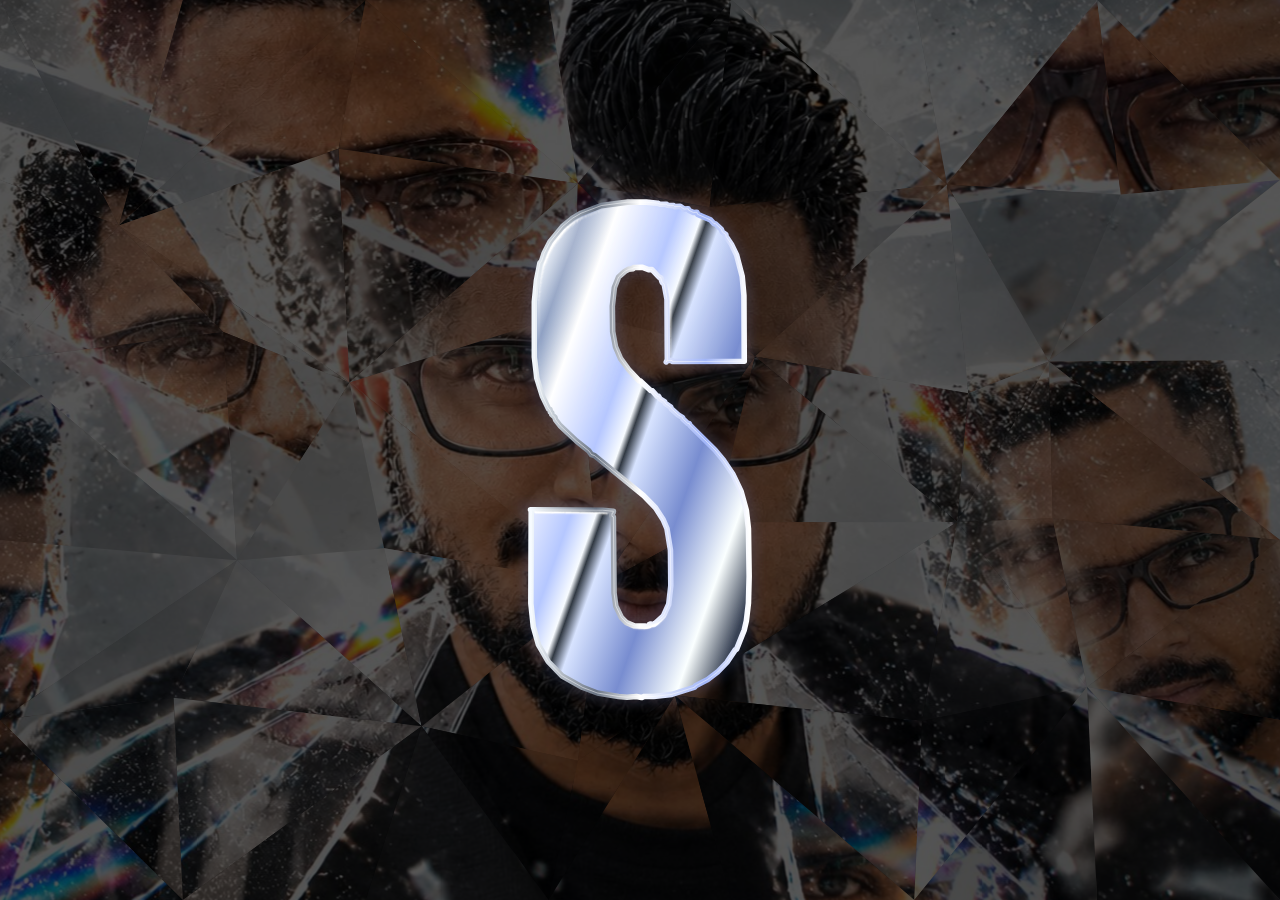
==== commit 96a25331: "Add files via upload" ====
--- a/index.html
+++ b/index.html
@@ -1,9 +1,8 @@
 <!doctype html>
-<html lang="en"><head><meta charset="UTF-8"><meta name="viewport" content="width=device-width,initial-scale=1"><meta name="theme-color" content="#000000"><meta name="description" content="SURESH. A chrome letter morph and light-driven name reveal."><title>SURESH — In motion</title><link rel="stylesheet" href="style.css"></head>
+<html lang="en"><head><meta charset="UTF-8"><meta name="viewport" content="width=device-width,initial-scale=1"><meta name="theme-color" content="#000000"><title>SURESH</title><link rel="stylesheet" href="style.css"></head>
 <body>
-<header><a href="./" aria-label="Suresh home">S<span class="brand-dot">.</span></a><span>CHROME STUDY <i>001</i></span><button id="sound" class="sound-toggle" aria-label="Enable music and replay animation" aria-pressed="false" disabled><span class="sound-bars" aria-hidden="true"><i></i><i></i><i></i><i></i></span><span id="sound-label">SOUND OFF</span></button></header>
-<main><div class="caption"><span>FORM / LIGHT / IDENTITY</span><span id="phase">01 — THE MORPH</span></div>
-<svg id="stage" viewBox="0 0 1600 900" role="img" aria-label="Chrome SVG shapes morph through the letters S U R E S H, followed by the full SURESH artwork reveal">
+<div id="glass" aria-hidden="true"></div>
+<svg id="stage" viewBox="0 0 1600 900" role="img" aria-label="Chrome shapes morph through the letters S U R E S H, then reveal the SURESH artwork">
 <defs>
 <linearGradient id="chrome" x1="0" y1="0" x2="1" y2=".8"><stop stop-color="#11141d"/><stop offset=".08" stop-color="#f5fbff"/><stop offset=".16" stop-color="#8297be"/><stop offset=".25" stop-color="#fff"/><stop offset=".42" stop-color="#b5c7ff"/><stop offset=".49" stop-color="#f7fbff"/><stop offset=".51" stop-color="#303842"/><stop offset=".55" stop-color="#d7e3ff"/><stop offset=".72" stop-color="#788dd0"/><stop offset=".89" stop-color="#faffff"/><stop offset="1" stop-color="#384255"/></linearGradient>
 <linearGradient id="edge"><stop stop-color="#f4faff"/><stop offset=".3" stop-color="#6a7484"/><stop offset=".5" stop-color="#fff"/><stop offset=".8" stop-color="#a2b6f8"/><stop offset="1" stop-color="#fff"/></linearGradient>
@@ -17,10 +16,6 @@
 <g id="comet"><circle r="32" fill="#a3bbff" filter="url(#glow)" opacity=".8"/><circle r="5" fill="white"/><path d="M-45 0H45M0-45V45" stroke="white" stroke-width="1.5"/><path d="M-19-19 19 19M-19 19 19-19" stroke="#c3d4ff"/></g>
 <g id="stars" fill="white"></g>
 </svg>
-<div class="letter-line" aria-label="Letter sequence"><span>S</span><span>U</span><span>R</span><span>E</span><span>S</span><span>H</span></div>
-<div class="final-title">SIX LETTERS. ONE SIGNATURE.</div>
-</main>
-<footer><div class="controls"><button id="play" aria-label="Pause animation">Ⅱ</button><button id="replay" aria-label="Replay animation">↻ <span>REPLAY</span></button></div><div class="scrub"><input id="seek" type="range" min="0" max="1000" value="0" aria-label="Animation progress"><div><span id="time">00.0</span><span>SVG MORPH → MOTION PATH</span><span id="duration">00.0</span></div></div><span class="edition">SURESH <span>© 2026</span></span></footer>
 <div id="error" hidden>Animation could not load. Please refresh to retry.</div>
 <script src="assets/gsap.min.js"></script><script src="assets/MorphSVGPlugin.min.js"></script><script src="assets/MotionPathPlugin.min.js"></script><script src="sound.js"></script><script src="app.js"></script>
 </body></html>
--- a/style.css
+++ b/style.css
@@ -1,4 +1,10 @@
-@import url('https://fonts.googleapis.com/css2?family=DM+Sans:wght@400;500;600&family=Space+Grotesk:wght@400;500;600&display=swap');
-*{box-sizing:border-box}body{margin:0;background:#000;color:#eee;font-family:'DM Sans',sans-serif;overflow:hidden}header{height:108px;margin:0 4.5%;display:flex;align-items:center;justify-content:space-between;border-bottom:1px solid #202024;font-size:10px;letter-spacing:2px;color:#929299}header a{font:600 32px 'Space Grotesk',sans-serif;color:white;text-decoration:none;letter-spacing:-3px}.brand-dot{color:#b8c9ff}header i{font-style:normal;margin-left:16px;color:#e9e9ef}.status{display:flex;align-items:center;gap:10px}.status b{width:5px;height:5px;border-radius:50%;background:#b9caff;box-shadow:0 0 12px #9db5ff}main{height:calc(100dvh - 224px);position:relative;min-height:220px}.caption{position:absolute;top:30px;left:4.5%;right:4.5%;display:flex;justify-content:space-between;font-size:9px;letter-spacing:2px;color:#63636b}#phase{color:#a8a8b1}#stage{width:100%;height:100%;display:block;overflow:visible}.letter-line{position:absolute;bottom:25px;left:50%;transform:translateX(-50%);display:flex;gap:28px;font:400 12px 'Space Grotesk',sans-serif;color:#41414b}.letter-line span{padding-bottom:10px;border-bottom:1px solid transparent}.letter-line span.active{color:#d4dfff;border-color:#afc5ff}.final-title{position:absolute;bottom:28px;left:0;right:0;text-align:center;font-size:10px;letter-spacing:5px;opacity:0;color:#b6bbcb}footer{height:116px;margin:0 4.5%;border-top:1px solid #202024;display:flex;align-items:center;gap:48px}.controls{display:flex;gap:22px;align-items:center}button{color:#ccc;background:none;border:0;cursor:pointer;font-size:20px;padding:10px 0}button:hover{color:#b5c9ff}button span{font-size:9px;letter-spacing:1.8px;vertical-align:middle;margin-left:7px}.scrub{flex:1;max-width:620px;margin:auto}input{width:100%;height:2px;display:block;appearance:none;background:linear-gradient(to right,#b4c7ff var(--progress,0%),#282831 var(--progress,0%));cursor:pointer}input::-webkit-slider-thumb{appearance:none;width:7px;height:7px;border-radius:50%;background:#e0e8ff}.scrub>div{display:flex;justify-content:space-between;margin-top:16px;font-size:8px;letter-spacing:1.5px;color:#777781;font-variant-numeric:tabular-nums}.edition{font-size:10px;letter-spacing:2px}.edition span{color:#62626d;font-size:8px;margin-left:14px}#error{position:fixed;top:45%;width:100%;text-align:center;font-size:14px}button:focus-visible,input:focus-visible,a:focus-visible{outline:1px solid #b4c7ff;outline-offset:7px}@media(max-width:600px){header{height:80px}.status{font-size:8px}header>span:nth-child(2){display:none}main{height:calc(100dvh - 200px)}#stage{transform:scale(1.25)}.caption{font-size:7px;letter-spacing:1px;top:24px}.letter-line{gap:22px;bottom:48px}footer{height:120px;gap:20px;flex-wrap:wrap;align-content:center}.edition{display:none}.controls{gap:15px}.scrub>div{font-size:6px;letter-spacing:.6px}.final-title{font-size:8px;letter-spacing:3px;bottom:50px}}@media(prefers-reduced-motion:reduce){*{scroll-behavior:auto}}
-@media(max-width:600px){#stage{transform:none}}
-.sound-toggle{display:flex;align-items:center;gap:10px;font-size:9px;letter-spacing:2px;color:#929299}.sound-toggle>span{margin:0;font-size:9px}.sound-bars{display:flex;gap:3px;align-items:center;height:18px}.sound-bars i{width:2px;height:4px;background:#6a6d77;transition:height .3s,background .3s}.sound-bars i:nth-child(2){height:11px}.sound-bars i:nth-child(3){height:16px}.sound-bars i:nth-child(4){height:8px}.sound-toggle[aria-pressed=true]{color:#cedbff}.sound-toggle[aria-pressed=true] i{background:#b8caff}.sound-toggle:disabled{opacity:.35;cursor:wait}@media(max-width:600px){.sound-toggle,.sound-toggle>span{font-size:8px;letter-spacing:1px}}
+*{box-sizing:border-box}
+html,body{margin:0;height:100%;background:#000;overflow:hidden}
+/* Fractal glass parallax (dimmed photo behind the animation) */
+#glass{position:fixed;inset:0;z-index:0;overflow:hidden;opacity:.34;pointer-events:none}
+#glass .layer,#glass .shard{position:absolute;inset:0}
+#glass .img{position:absolute;inset:-7%;background:url(assets/glass-bg.jpg) center/cover no-repeat;will-change:transform}
+#glass .base .img{filter:blur(2px) brightness(.8)}
+#glass .tint{position:absolute;inset:0}
+#stage{position:fixed;inset:0;z-index:1;width:100%;height:100%;display:block;overflow:visible}
+#error{position:fixed;top:45%;width:100%;text-align:center;font:14px sans-serif;color:#eee;z-index:2}
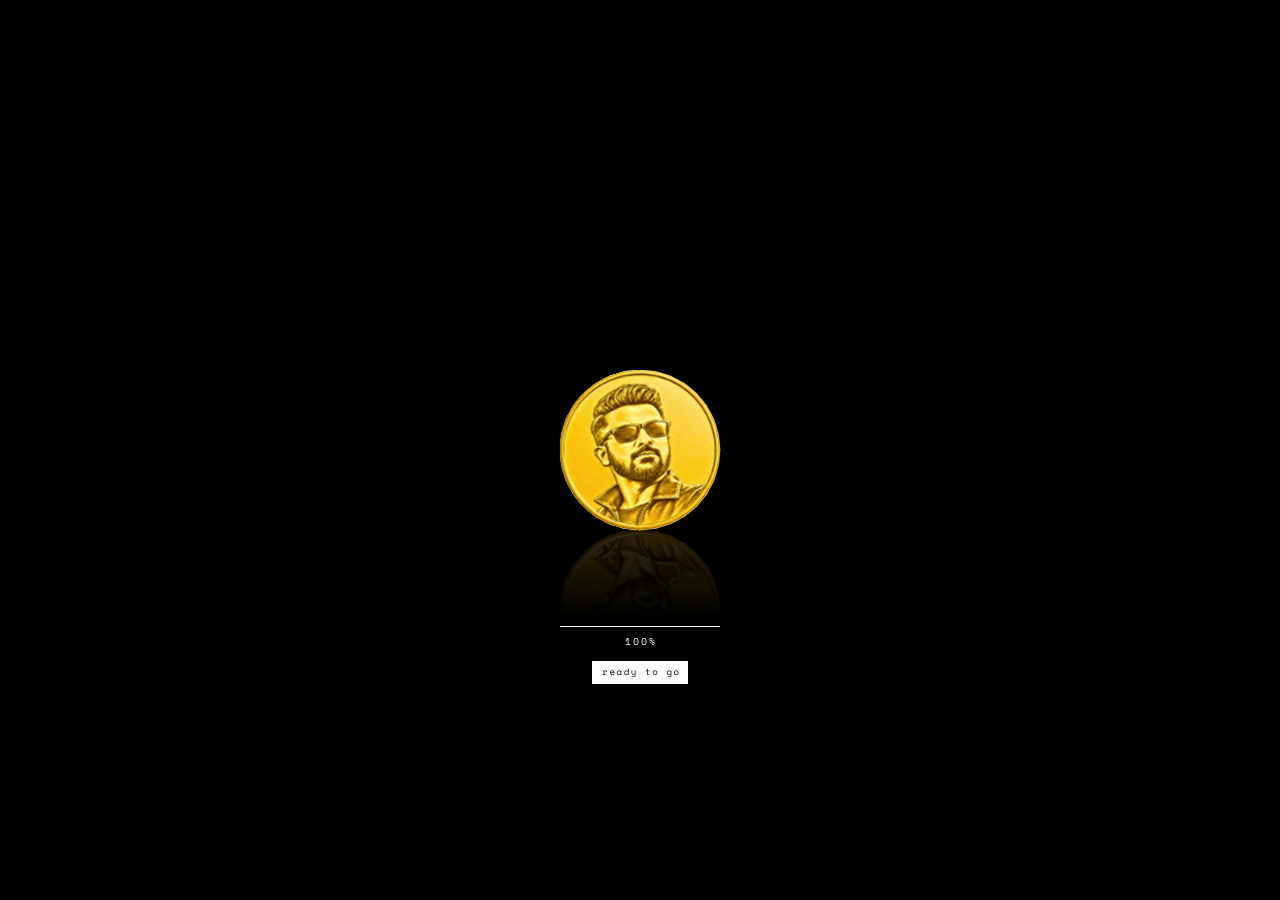
==== commit 666ddcb4: "Create index.html" ====
--- a/index.html
+++ b/index.html
@@ -1,21 +1,815 @@
-<!doctype html>
-<html lang="en"><head><meta charset="UTF-8"><meta name="viewport" content="width=device-width,initial-scale=1"><meta name="theme-color" content="#000000"><title>SURESH</title><link rel="stylesheet" href="style.css"></head>
-<body>
-<div id="glass" aria-hidden="true"></div>
-<svg id="stage" viewBox="0 0 1600 900" role="img" aria-label="Chrome shapes morph through the letters S U R E S H, then reveal the SURESH artwork">
-<defs>
-<linearGradient id="chrome" x1="0" y1="0" x2="1" y2=".8"><stop stop-color="#11141d"/><stop offset=".08" stop-color="#f5fbff"/><stop offset=".16" stop-color="#8297be"/><stop offset=".25" stop-color="#fff"/><stop offset=".42" stop-color="#b5c7ff"/><stop offset=".49" stop-color="#f7fbff"/><stop offset=".51" stop-color="#303842"/><stop offset=".55" stop-color="#d7e3ff"/><stop offset=".72" stop-color="#788dd0"/><stop offset=".89" stop-color="#faffff"/><stop offset="1" stop-color="#384255"/></linearGradient>
-<linearGradient id="edge"><stop stop-color="#f4faff"/><stop offset=".3" stop-color="#6a7484"/><stop offset=".5" stop-color="#fff"/><stop offset=".8" stop-color="#a2b6f8"/><stop offset="1" stop-color="#fff"/></linearGradient>
-<filter id="glow" x="-100%" y="-100%" width="300%" height="300%"><feGaussianBlur stdDeviation="7"/></filter>
-<filter id="bevel" x="-15%" y="-15%" width="130%" height="130%"><feGaussianBlur in="SourceAlpha" stdDeviation="4" result="blur"/><feSpecularLighting in="blur" surfaceScale="12" specularConstant="1.3" specularExponent="32" lighting-color="#ffffff" result="light"><fePointLight x="200" y="80" z="180"/></feSpecularLighting><feComposite in="light" in2="SourceAlpha" operator="in" result="shine"/><feMerge><feMergeNode in="SourceGraphic"/><feMergeNode in="shine"/></feMerge></filter>
-<path id="flight" d="M100 260 C450 70 1150 460 1500 260 S1130 630 800 450 S100 370 100 540 S700 780 1500 630"/>
-<mask id="reveal"><path id="brush" d="M100 260 C450 70 1150 460 1500 260 S1130 630 800 450 S100 370 100 540 S700 780 1500 630" fill="none" stroke="white" stroke-width="460" stroke-linecap="round"/></mask>
-</defs>
-<g id="letter" transform="translate(400 50)"><path id="shadow" fill="none" stroke="#637dc7" stroke-width="18" opacity=".18" filter="url(#glow)"/><path id="shape" fill="url(#chrome)" stroke="url(#edge)" stroke-width="7" stroke-linejoin="round" filter="url(#bevel)"/><path id="outline" fill="none" stroke="white" stroke-width="1" opacity=".6"/></g>
-<g id="final"><image href="assets/suresh.png" x="100" y="125" width="1400" height="650" preserveAspectRatio="xMidYMid meet" mask="url(#reveal)"/></g>
-<g id="comet"><circle r="32" fill="#a3bbff" filter="url(#glow)" opacity=".8"/><circle r="5" fill="white"/><path d="M-45 0H45M0-45V45" stroke="white" stroke-width="1.5"/><path d="M-19-19 19 19M-19 19 19-19" stroke="#c3d4ff"/></g>
-<g id="stars" fill="white"></g>
-</svg>
-<div id="error" hidden>Animation could not load. Please refresh to retry.</div>
-<script src="assets/gsap.min.js"></script><script src="assets/MorphSVGPlugin.min.js"></script><script src="assets/MotionPathPlugin.min.js"></script><script src="sound.js"></script><script src="app.js"></script>
+<!DOCTYPE html><html lang="en"><head><meta charset="utf-8"><link rel="preconnect" href="https://hello.suresh.app">
+<meta name="viewport" content="width=device-width, initial-scale=1, viewport-fit=cover">
+<title>• SURESH</title>
+<style>
+:root{--bg:#05060d;--c1:#00f0ff;--c2:#ff3d5a;box-sizing:border-box;padding-top:env(safe-area-inset-top,0px);padding-bottom:env(safe-area-inset-bottom,0px)}
+html,body{height:100%;margin:0}
+body{background-color:#141414;display:flex;flex-direction:column;align-items:center;justify-content:center;font-family:system-ui,sans-serif;color:#9fb;overflow:hidden}
+svg{height:66%;max-width:77%;}
+path{fill:none;stroke:url(#g);stroke-width:3.2;stroke-linejoin:round;stroke-linecap:round}
+#hatch path{stroke:url(#g2);stroke-width:2}
+
+:root{--badge-size:clamp(96px,16.5vmin,176px);--badge-bg:#dcd6ee;--holo-fx:linear-gradient(135deg,#ff9fd6,#ffe08f 22%,#bfffa8 42%,#7ff0e8 60%,#8db8ff 78%,#c59cff);--badge-ink:#2a0508;--badge-disc:#2a0508;--badge-arrow:#ff3d4f}
+#badgeWrap{--pw:min(44.5vh,77vw);position:fixed;left:max(calc(var(--badge-size)/2 + 8px),calc(50vw - var(--pw)*.802));top:calc(50vh + var(--pw)*.319);margin:calc(var(--badge-size)/-2) 0 0 calc(var(--badge-size)/-2);width:var(--badge-size);aspect-ratio:1;opacity:0;z-index:5}
+.badge{position:relative;display:block;width:100%;height:100%;border-radius:50%;color:var(--badge-ink);cursor:pointer;-webkit-tap-highlight-color:transparent;z-index:2;text-decoration:none;outline-offset:6px;touch-action:manipulation}
+.badge:focus-visible{outline:2px solid #fff}
+/* ===== Holographic foil badge ===== */
+.badge{
+  background:
+    repeating-linear-gradient(115deg,rgba(255,255,255,.55) 0 1px,rgba(255,255,255,0) 1px 3px),
+    linear-gradient(145deg,#faf8ff,#c9c3de 55%,#efeaff);
+  box-shadow:
+    inset 0 0 0 1.5px rgba(255,255,255,.9),
+    inset 0 4px 10px rgba(255,255,255,.65),
+    inset 0 -10px 18px rgba(104,84,196,.38),
+    0 0 18px rgba(150,205,255,.45),
+    0 0 42px rgba(255,150,225,.25)}
+.badge::before,.badge::after{content:"";position:absolute;inset:0;border-radius:50%;pointer-events:none}
+.badge::before{z-index:-1;mix-blend-mode:color;background:linear-gradient(115deg,#ff8fd0 0%,#ffd980 12%,#b9ff9c 25%,#6df0e4 38%,#7fb0ff 50%,#c08cff 62%,#ff8fd0 75%,#ffd980 87%,#b9ff9c 100%);background-size:300% 300%;animation:holoDrift 7s ease-in-out infinite alternate}
+.badge::after{z-index:-1;background:radial-gradient(circle at 26% 20%,rgba(255,255,255,.95),rgba(255,255,255,0) 30%) 0 0/100% 100% no-repeat,linear-gradient(105deg,rgba(255,255,255,0) 36%,rgba(255,255,255,.85) 48%,rgba(255,255,255,0) 60%) 130% 0/260% 100% no-repeat;animation:holoSweep 4.8s cubic-bezier(.45,.05,.55,.95) infinite}
+@keyframes holoDrift{from{background-position:0% 0%}to{background-position:100% 100%}}
+@keyframes holoSweep{0%{background-position:0 0,130% 0}55%,100%{background-position:0 0,-30% 0}}
+@media (prefers-reduced-motion:reduce){.badge::before,.badge::after{animation:none}}
+.ring{position:absolute;inset:0;width:100%;height:100%;max-width:none;overflow:visible}
+.ring path{stroke:none;fill:none}
+.ring text{font-family:'Space Mono',ui-monospace,Menlo,monospace;font-weight:700;fill:var(--badge-ink);text-transform:uppercase}
+.disc{position:absolute;left:50%;top:50%;width:52%;aspect-ratio:1;margin:-26% 0 0 -26%;border-radius:50%;background:var(--badge-disc);overflow:hidden}
+.arot{display:grid;place-items:center;width:100%;height:100%}
+.arrow{width:46%;height:46%;max-width:none;fill:none}
+.arrow path{stroke:var(--badge-arrow);fill:none;stroke-width:2;stroke-linecap:square;stroke-linejoin:miter}
+.sr{position:absolute;width:1px;height:1px;overflow:hidden;clip:rect(0 0 0 0);white-space:nowrap}
+.fxl{position:absolute;left:50%;top:50%;width:0;height:0;z-index:1;pointer-events:none}
+.fxl .d{position:absolute;background:var(--holo-fx);border-radius:50%}
+.fxl .drip{position:absolute;background:var(--holo-fx);border-radius:99px;transform-origin:50% 0}
+.fxl .drip::after{content:"";position:absolute;left:50%;bottom:-2px;width:170%;aspect-ratio:1;transform:translateX(-50%);border-radius:50%;background:inherit}
+.shock{position:absolute;inset:0;border-radius:50%;border:3px solid var(--badge-bg);opacity:0;z-index:0;pointer-events:none}
+body{--sw:min(41.3vh,43vw);--sx:min(calc(50vw + 15.6vh),calc(100vw - var(--sw)*1.09 - 8px));--sy:min(80.5vh,calc(100vh - var(--sw)*.279 - 12px - env(safe-area-inset-bottom,0px)))}
+#sign{position:fixed;width:var(--sw);height:calc(var(--sw)*.279);max-width:none;left:var(--sx);top:var(--sy);overflow:visible;pointer-events:none;z-index:4}
+#sign path{stroke:none}
+#sign .ink{fill:url(#sgT)}#sign .ink2{fill:url(#sgU)}
+#sign mask path{stroke:#fff;fill:none;stroke-linecap:round;stroke-linejoin:round}
+#sign mask rect{fill:#fff;opacity:0}
+#sign #pen{filter:drop-shadow(0 0 6px #ffd60a)}
+#tag{position:fixed;left:calc(var(--sx) + var(--sw)*.662);top:calc(var(--sy) + var(--sw)*.191);width:calc(var(--sw)*.419);height:calc(var(--sw)*.419*.215);max-width:none;overflow:visible;pointer-events:none;z-index:4;visibility:hidden}
+#tag path{stroke:none}
+#tag .ink{fill:#ffe9a8}
+#tag mask path{stroke:#fff;fill:none;stroke-linecap:round;stroke-linejoin:round}
+
+/* ===== Coin loader (replaces the old ECG gate) ===== */
+#gate{position:fixed;inset:0;z-index:50;background:#000;color:#fff;overflow:hidden;font-family:'Space Mono',ui-monospace,Menlo,monospace}
+#gate .purse{position:absolute;top:50%;left:50%;width:160px;height:160px;margin:-80px 0 0 -80px;perspective:1000px;-webkit-box-reflect:below 0 linear-gradient(hsla(0,0%,100%,0),hsla(0,0%,100%,0) 45%,hsla(0,0%,100%,.2));filter:saturate(1.45) hue-rotate(2deg)}
+#gate .coin{position:absolute;width:160px;height:160px;transform-style:preserve-3d;transform-origin:50%;animation:gateSpin 2s linear infinite}
+#gate .coin .front,#gate .coin .back{position:absolute;width:160px;height:160px;border-radius:50%;background-size:cover}
+#gate .coin .front{transform:translateZ(8px);background-image:url([data-uri]